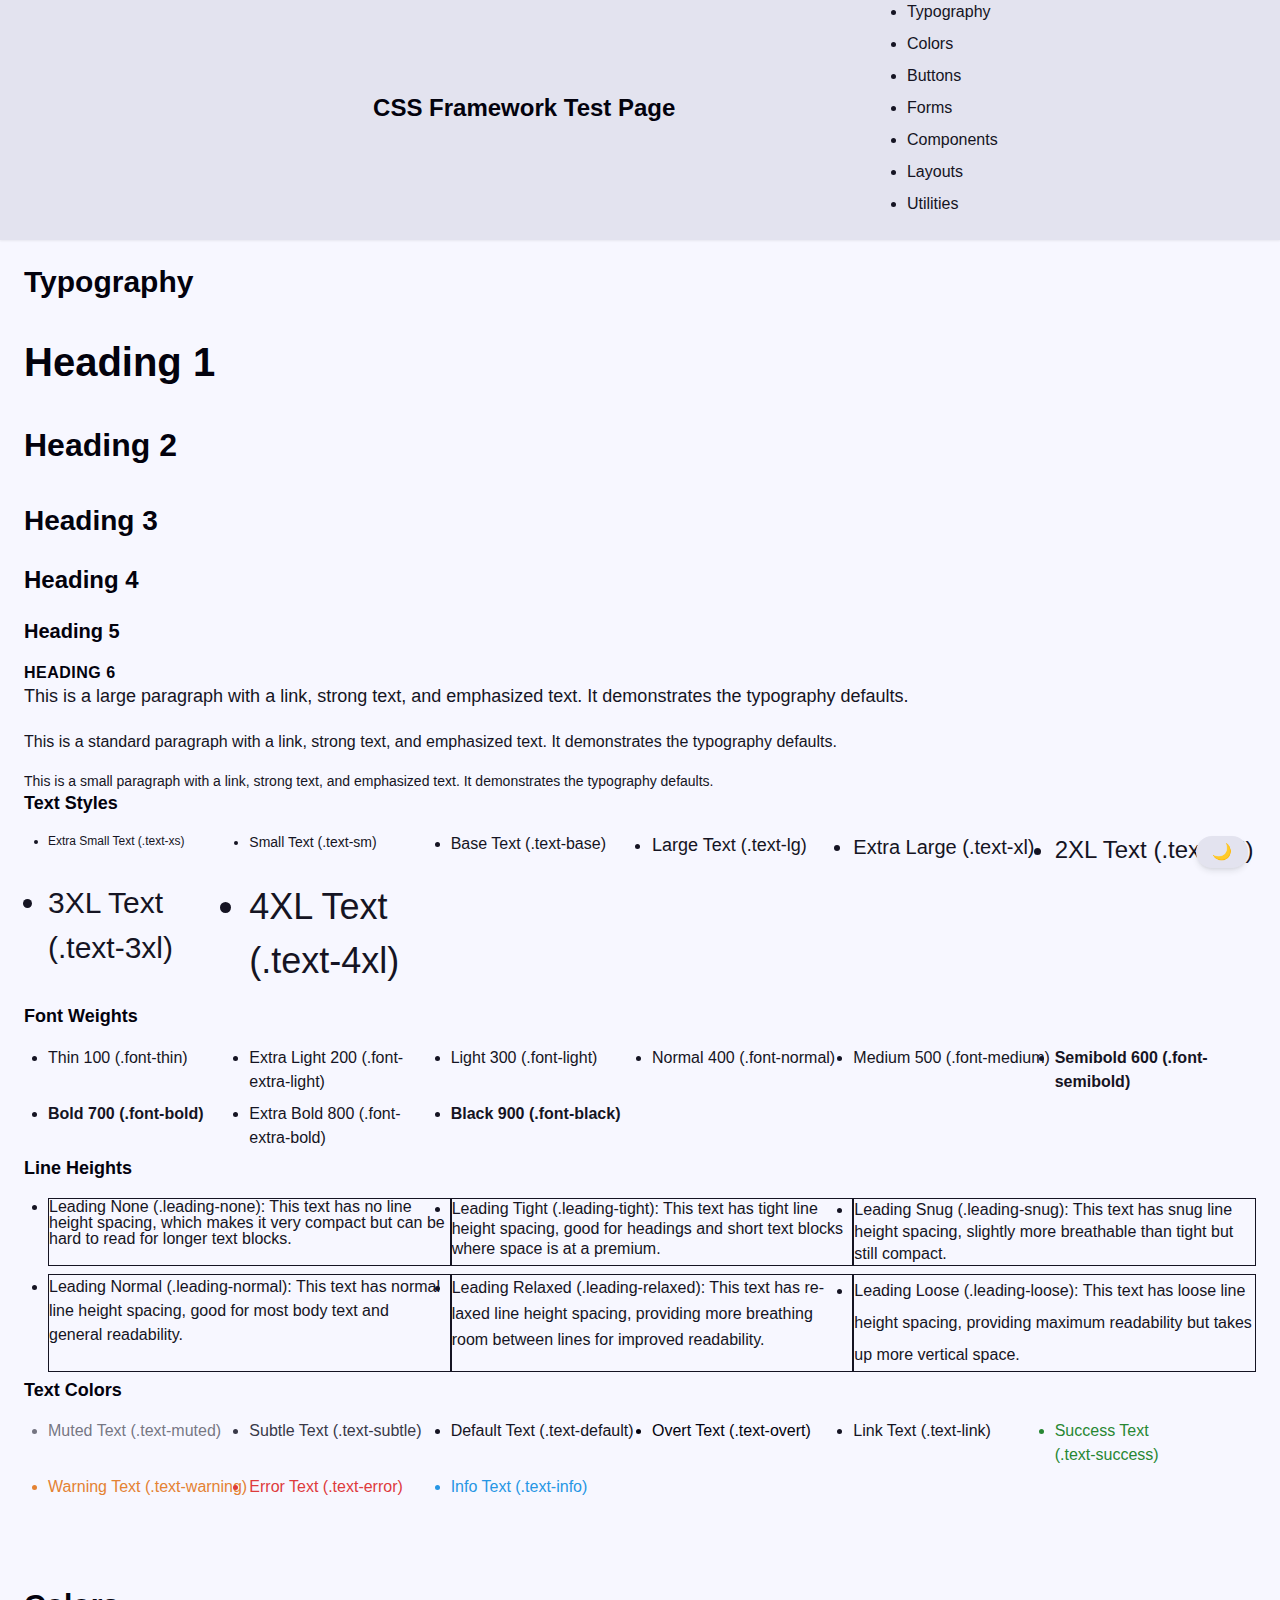
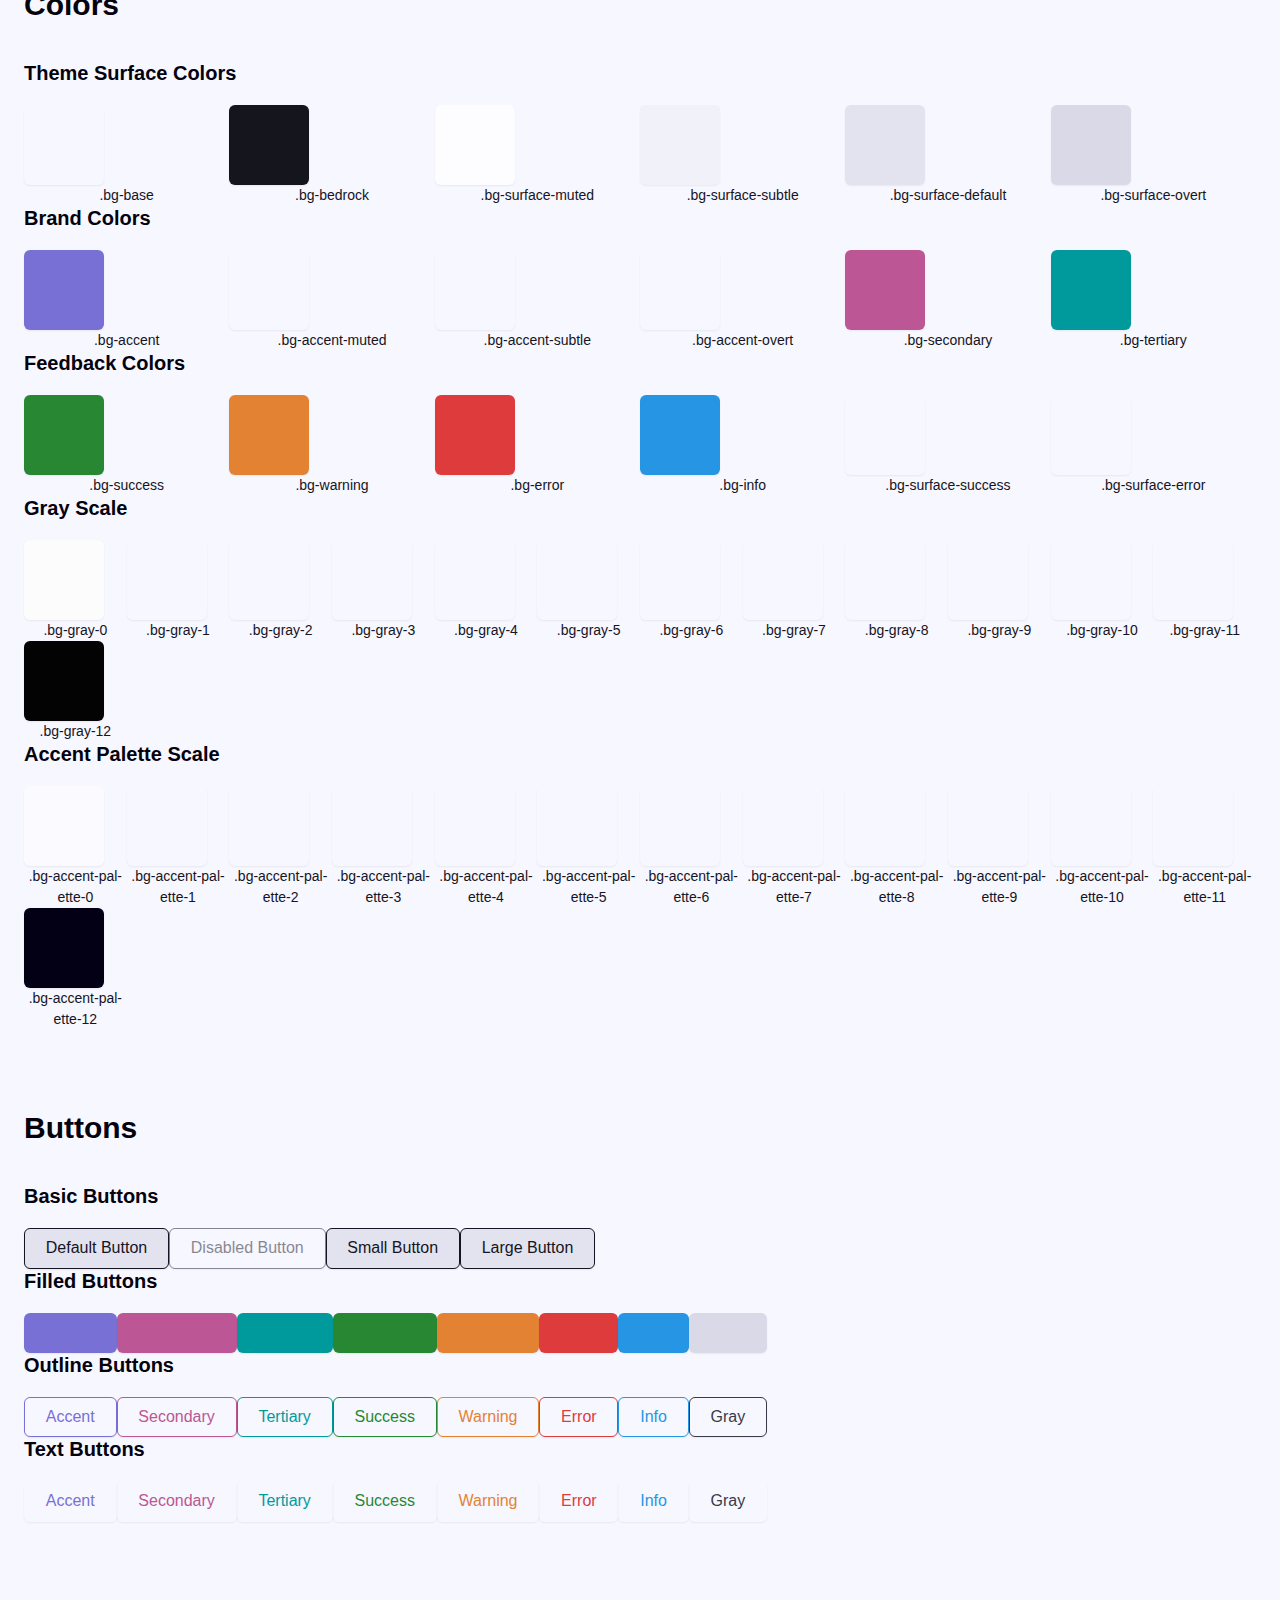
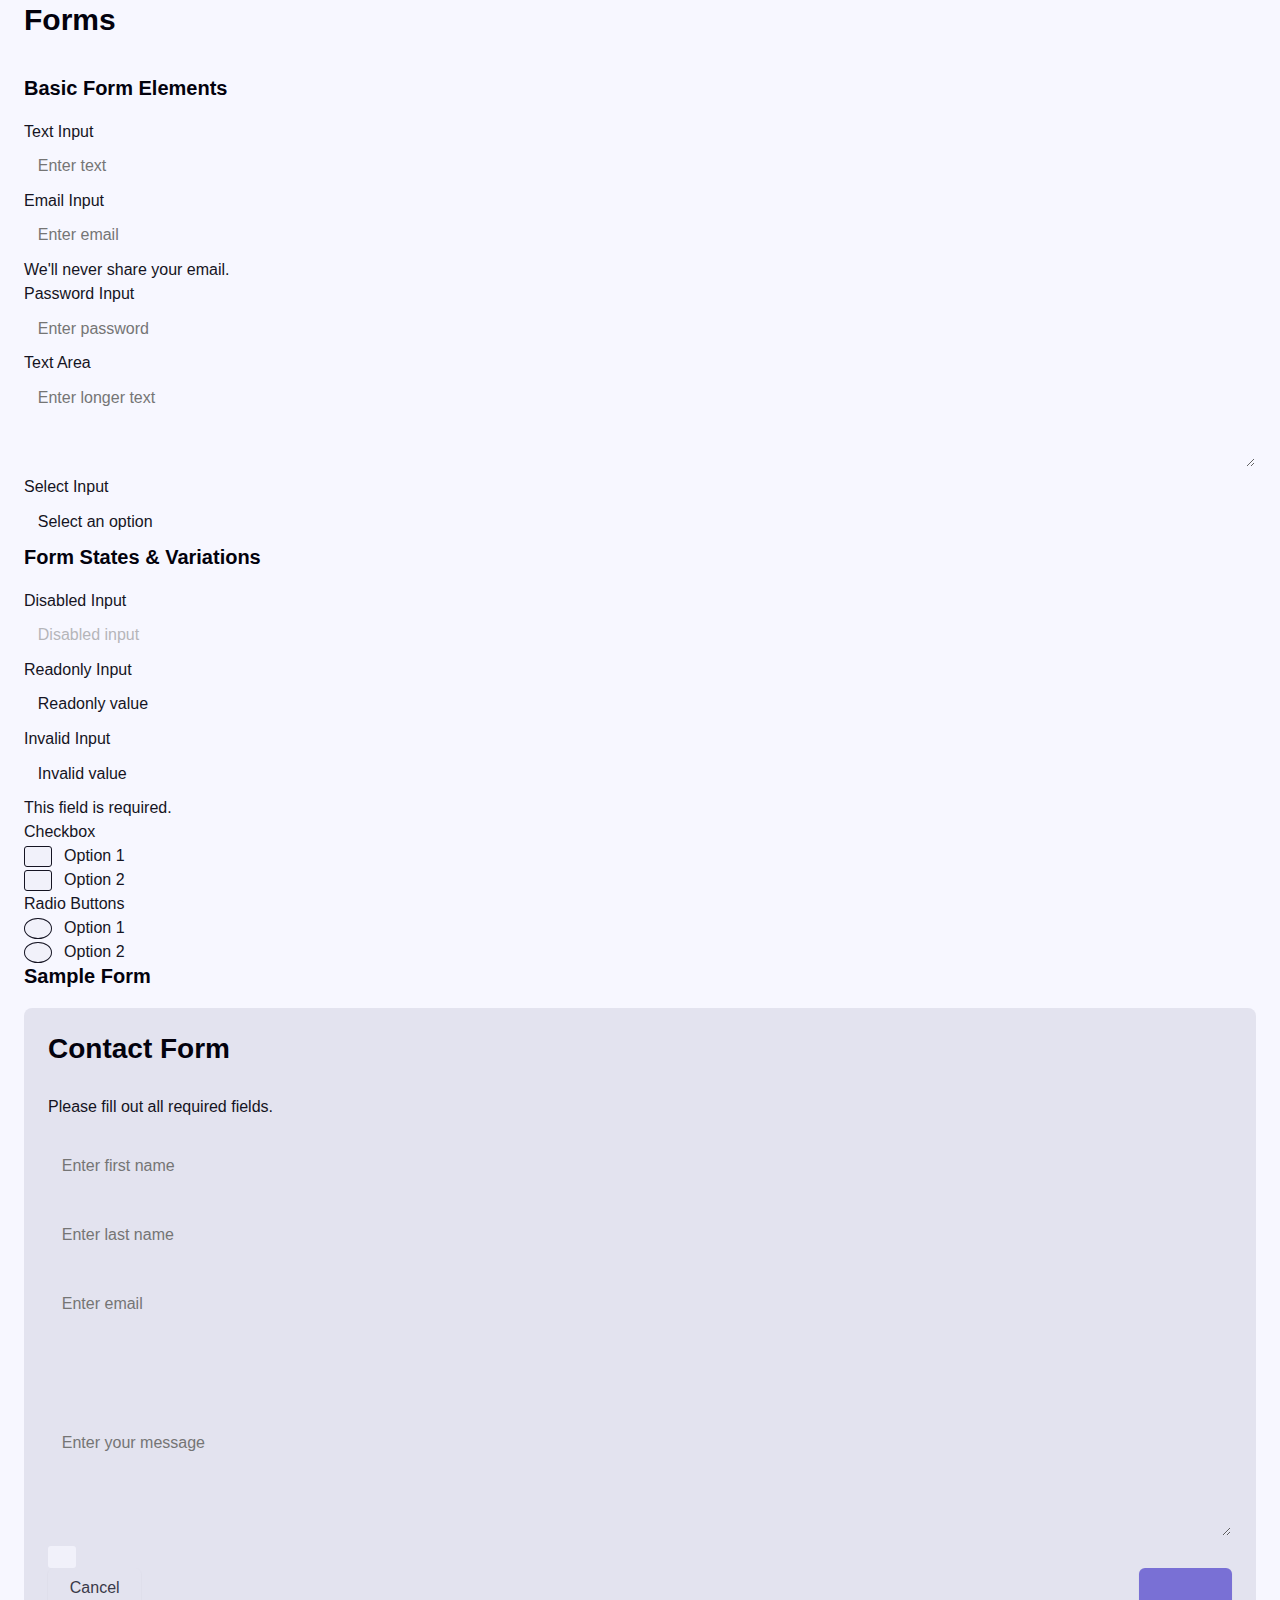
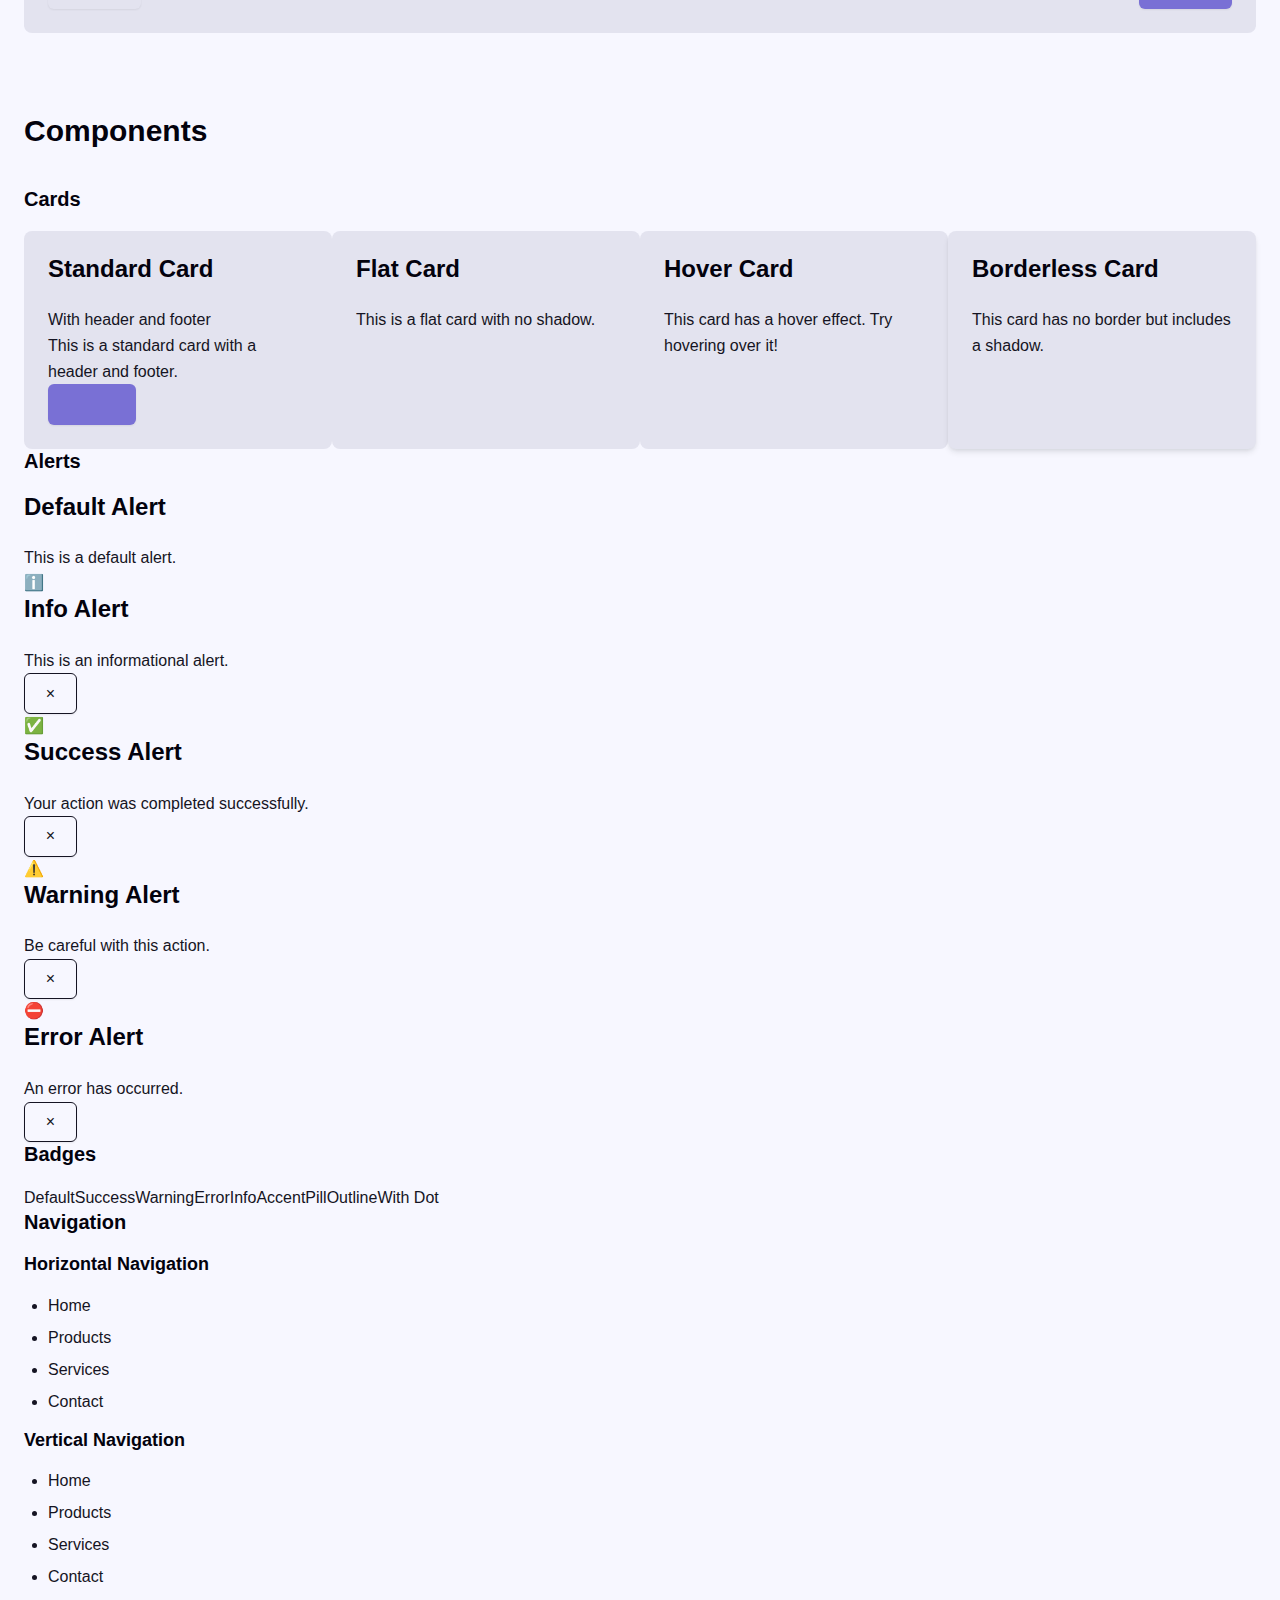
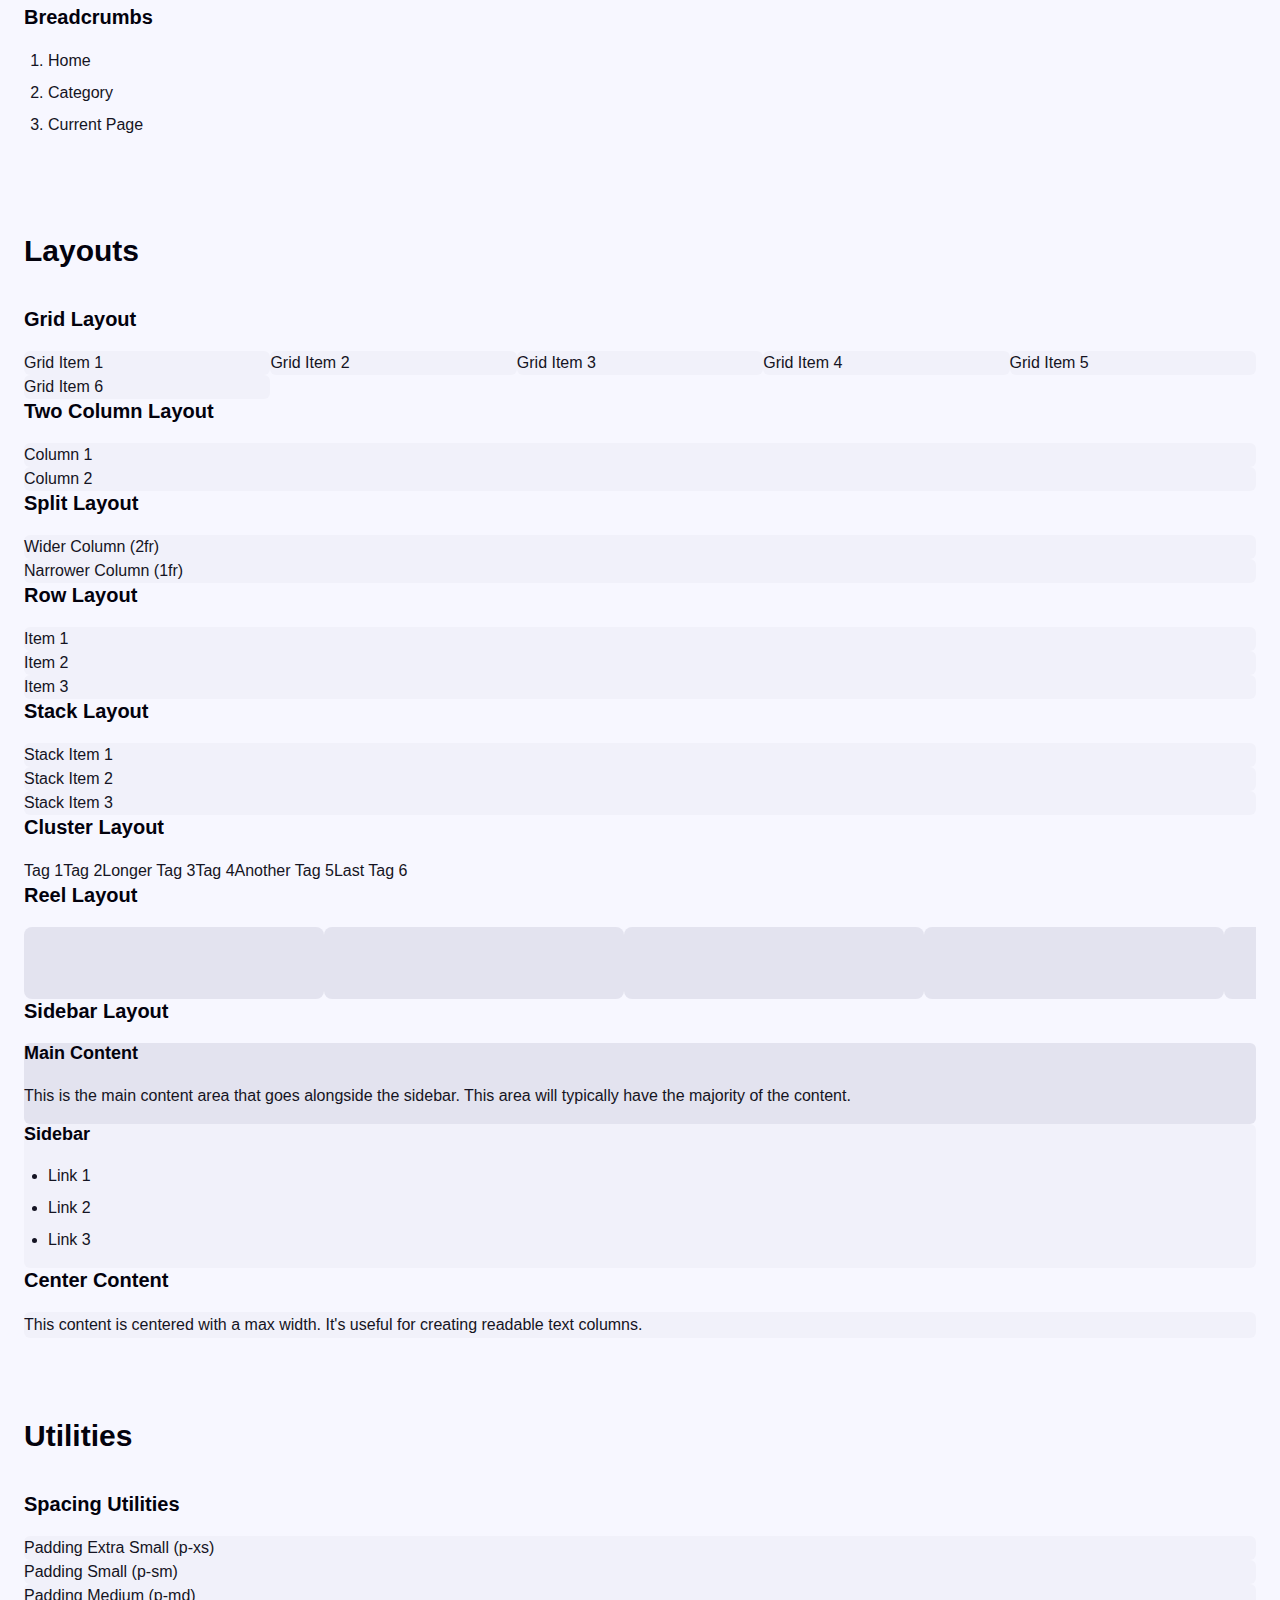
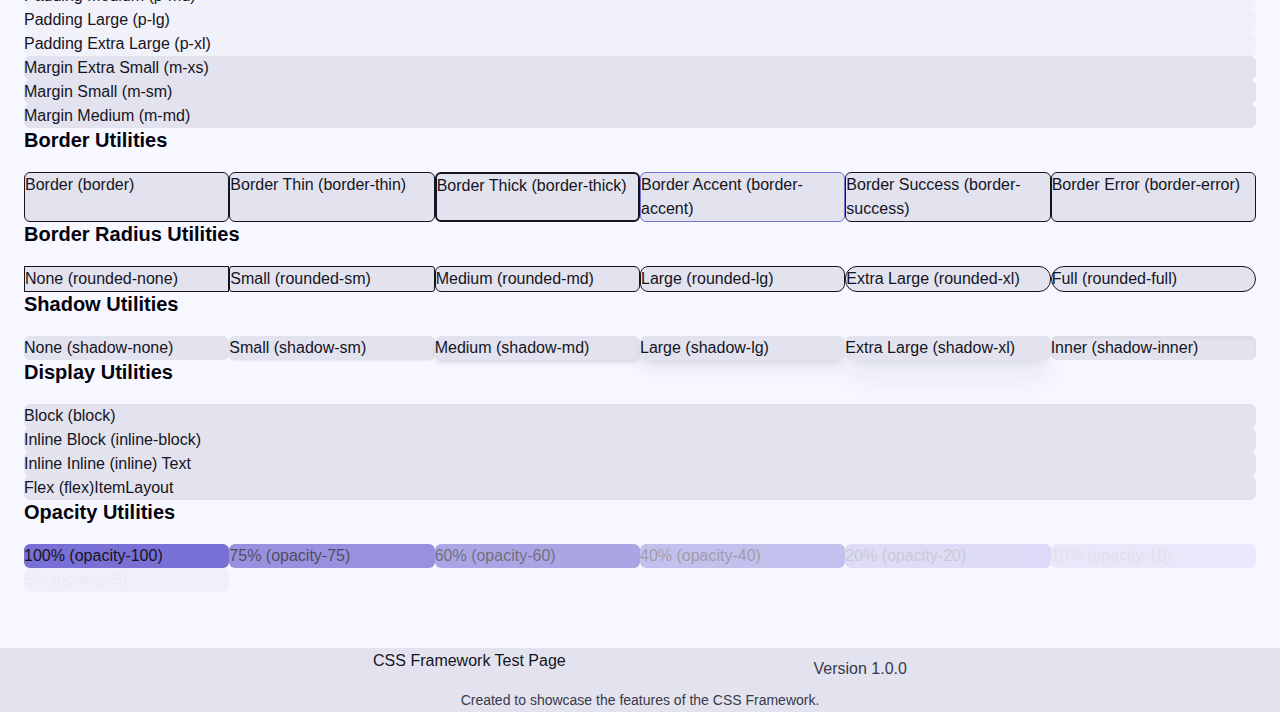
==== test.html @ 5369bfc3 "initial" ====
<!DOCTYPE html>
<html lang="en">
<head>
  <meta charset="UTF-8">
  <meta name="viewport" content="width=device-width, initial-scale=1.0">
  <title>CSS Framework Test Page</title>
  <link rel="stylesheet" href="src/index.css">
  <style>
    .demo-section {
      margin-bottom: 2rem;
      padding: 1.5rem;
      border: 1px solid var(--outline-default);
      border-radius: var(--radius-lg);
    }

    .demo-section h2 {
      margin-top: 0;
      border-bottom: 1px solid var(--outline-subtle);
      padding-bottom: 0.5rem;
    }

    .color-swatch {
      width: 5rem;
      height: 5rem;
      border-radius: var(--radius-md);
      display: flex;
      align-items: center;
      justify-content: center;
      font-size: var(--font-size-sm);
      color: var(--auto-contrast-text);
      box-shadow: var(--shadow-sm);
    }

    .toggle-theme {
      position: fixed;
      bottom: 2rem;
      right: 2rem;
      z-index: 100;
      padding: 0.5rem 1rem;
      border-radius: var(--radius-full);
      background-color: var(--surface-default);
      border: 1px solid var(--outline-default);
      box-shadow: var(--shadow-md);
      cursor: pointer;
    }

    .dark-icon { display: none; }
    .light-icon { display: inline; }

    .dark .dark-icon { display: inline; }
    .dark .light-icon { display: none; }
  </style>
</head>
<body class="bg-base text-default">
  <header class="l-pad bg-surface-default shadow-sm sticky top-0" style="z-index: 10;">
    <div class="l-center-content">
      <div class="l-spread">
        <h1 class="text-2xl font-bold">CSS Framework Test Page</h1>
        <nav>
          <ul class="l-row gap-md">
            <li><a href="#typography" class="text-link">Typography</a></li>
            <li><a href="#colors" class="text-link">Colors</a></li>
            <li><a href="#buttons" class="text-link">Buttons</a></li>
            <li><a href="#forms" class="text-link">Forms</a></li>
            <li><a href="#components" class="text-link">Components</a></li>
            <li><a href="#layouts" class="text-link">Layouts</a></li>
            <li><a href="#utilities" class="text-link">Utilities</a></li>
          </ul>
        </nav>
      </div>
    </div>
  </header>

  <main class="l-stack l-pad">
    <div class="l-center-content l-stack gap-xl" style="--l-center-content-max-width: 80rem;">
      <section class="demo-section" id="typography">
        <h2 class="text-3xl font-bold">Typography</h2>
        
        <div class="l-stack gap-lg">
          <div>
            <h1>Heading 1</h1>
            <h2>Heading 2</h2>
            <h3>Heading 3</h3>
            <h4>Heading 4</h4>
            <h5>Heading 5</h5>
            <h6>Heading 6</h6>
          </div>

          <div>
            <p class="text-lg">This is a large paragraph with <a href="#">a link</a>, <strong>strong text</strong>, and <em>emphasized text</em>. It demonstrates the typography defaults.</p>
            
            <p>This is a standard paragraph with <a href="#">a link</a>, <strong>strong text</strong>, and <em>emphasized text</em>. It demonstrates the typography defaults.</p>
            
            <p class="text-sm">This is a small paragraph with <a href="#">a link</a>, <strong>strong text</strong>, and <em>emphasized text</em>. It demonstrates the typography defaults.</p>
          </div>

          <div>
            <h4 class="text-lg font-semibold mb-sm">Text Styles</h4>
            <ul class="l-grid" style="--l-grid-min-item-size: 12rem;">
              <li class="text-xs">Extra Small Text (.text-xs)</li>
              <li class="text-sm">Small Text (.text-sm)</li>
              <li class="text-base">Base Text (.text-base)</li>
              <li class="text-lg">Large Text (.text-lg)</li>
              <li class="text-xl">Extra Large (.text-xl)</li>
              <li class="text-2xl">2XL Text (.text-2xl)</li>
              <li class="text-3xl">3XL Text (.text-3xl)</li>
              <li class="text-4xl">4XL Text (.text-4xl)</li>
            </ul>
          </div>

          <div>
            <h4 class="text-lg font-semibold mb-sm">Font Weights</h4>
            <ul class="l-grid" style="--l-grid-min-item-size: 12rem;">
              <li class="font-thin">Thin 100 (.font-thin)</li>
              <li class="font-extra-light">Extra Light 200 (.font-extra-light)</li>
              <li class="font-light">Light 300 (.font-light)</li>
              <li class="font-normal">Normal 400 (.font-normal)</li>
              <li class="font-medium">Medium 500 (.font-medium)</li>
              <li class="font-semibold">Semibold 600 (.font-semibold)</li>
              <li class="font-bold">Bold 700 (.font-bold)</li>
              <li class="font-extra-bold">Extra Bold 800 (.font-extra-bold)</li>
              <li class="font-black">Black 900 (.font-black)</li>
            </ul>
          </div>

          <div>
            <h4 class="text-lg font-semibold mb-sm">Line Heights</h4>
            <ul class="l-grid" style="--l-grid-min-item-size: 20rem;">
              <li class="leading-none border border-outline-subtle p-sm">Leading None (.leading-none): This text has no line height spacing, which makes it very compact but can be hard to read for longer text blocks.</li>
              <li class="leading-tight border border-outline-subtle p-sm">Leading Tight (.leading-tight): This text has tight line height spacing, good for headings and short text blocks where space is at a premium.</li>
              <li class="leading-snug border border-outline-subtle p-sm">Leading Snug (.leading-snug): This text has snug line height spacing, slightly more breathable than tight but still compact.</li>
              <li class="leading-normal border border-outline-subtle p-sm">Leading Normal (.leading-normal): This text has normal line height spacing, good for most body text and general readability.</li>
              <li class="leading-relaxed border border-outline-subtle p-sm">Leading Relaxed (.leading-relaxed): This text has relaxed line height spacing, providing more breathing room between lines for improved readability.</li>
              <li class="leading-loose border border-outline-subtle p-sm">Leading Loose (.leading-loose): This text has loose line height spacing, providing maximum readability but takes up more vertical space.</li>
            </ul>
          </div>

          <div>
            <h4 class="text-lg font-semibold mb-sm">Text Colors</h4>
            <ul class="l-grid" style="--l-grid-min-item-size: 12rem;">
              <li class="text-muted">Muted Text (.text-muted)</li>
              <li class="text-subtle">Subtle Text (.text-subtle)</li>
              <li class="text-default">Default Text (.text-default)</li>
              <li class="text-overt">Overt Text (.text-overt)</li>
              <li class="text-link">Link Text (.text-link)</li>
              <li class="text-success">Success Text (.text-success)</li>
              <li class="text-warning">Warning Text (.text-warning)</li>
              <li class="text-error">Error Text (.text-error)</li>
              <li class="text-info">Info Text (.text-info)</li>
            </ul>
          </div>
        </div>
      </section>

      <section class="demo-section" id="colors">
        <h2 class="text-3xl font-bold">Colors</h2>
        
        <div class="l-stack gap-lg">
          <div>
            <h3 class="text-xl font-semibold mb-md">Theme Surface Colors</h3>
            <div class="l-grid" style="--l-grid-min-item-size: 9rem;">
              <div class="l-stack gap-xs">
                <div class="color-swatch bg-base">Base</div>
                <span class="text-sm text-center">.bg-base</span>
              </div>
              <div class="l-stack gap-xs">
                <div class="color-swatch bg-bedrock">Bedrock</div>
                <span class="text-sm text-center">.bg-bedrock</span>
              </div>
              <div class="l-stack gap-xs">
                <div class="color-swatch bg-surface-muted">Surface Muted</div>
                <span class="text-sm text-center">.bg-surface-muted</span>
              </div>
              <div class="l-stack gap-xs">
                <div class="color-swatch bg-surface-subtle">Surface Subtle</div>
                <span class="text-sm text-center">.bg-surface-subtle</span>
              </div>
              <div class="l-stack gap-xs">
                <div class="color-swatch bg-surface-default">Surface Default</div>
                <span class="text-sm text-center">.bg-surface-default</span>
              </div>
              <div class="l-stack gap-xs">
                <div class="color-swatch bg-surface-overt">Surface Overt</div>
                <span class="text-sm text-center">.bg-surface-overt</span>
              </div>
            </div>
          </div>

          <div>
            <h3 class="text-xl font-semibold mb-md">Brand Colors</h3>
            <div class="l-grid" style="--l-grid-min-item-size: 9rem;">
              <div class="l-stack gap-xs">
                <div class="color-swatch bg-accent">Accent</div>
                <span class="text-sm text-center">.bg-accent</span>
              </div>
              <div class="l-stack gap-xs">
                <div class="color-swatch bg-accent-muted">Accent Muted</div>
                <span class="text-sm text-center">.bg-accent-muted</span>
              </div>
              <div class="l-stack gap-xs">
                <div class="color-swatch bg-accent-subtle">Accent Subtle</div>
                <span class="text-sm text-center">.bg-accent-subtle</span>
              </div>
              <div class="l-stack gap-xs">
                <div class="color-swatch bg-accent-overt">Accent Overt</div>
                <span class="text-sm text-center">.bg-accent-overt</span>
              </div>
              <div class="l-stack gap-xs">
                <div class="color-swatch bg-secondary">Secondary</div>
                <span class="text-sm text-center">.bg-secondary</span>
              </div>
              <div class="l-stack gap-xs">
                <div class="color-swatch bg-tertiary">Tertiary</div>
                <span class="text-sm text-center">.bg-tertiary</span>
              </div>
            </div>
          </div>

          <div>
            <h3 class="text-xl font-semibold mb-md">Feedback Colors</h3>
            <div class="l-grid" style="--l-grid-min-item-size: 9rem;">
              <div class="l-stack gap-xs">
                <div class="color-swatch bg-success">Success</div>
                <span class="text-sm text-center">.bg-success</span>
              </div>
              <div class="l-stack gap-xs">
                <div class="color-swatch bg-warning">Warning</div>
                <span class="text-sm text-center">.bg-warning</span>
              </div>
              <div class="l-stack gap-xs">
                <div class="color-swatch bg-error">Error</div>
                <span class="text-sm text-center">.bg-error</span>
              </div>
              <div class="l-stack gap-xs">
                <div class="color-swatch bg-info">Info</div>
                <span class="text-sm text-center">.bg-info</span>
              </div>
              <div class="l-stack gap-xs">
                <div class="color-swatch bg-surface-success">Surface Success</div>
                <span class="text-sm text-center">.bg-surface-success</span>
              </div>
              <div class="l-stack gap-xs">
                <div class="color-swatch bg-surface-error">Surface Error</div>
                <span class="text-sm text-center">.bg-surface-error</span>
              </div>
            </div>
          </div>

          <div>
            <h3 class="text-xl font-semibold mb-md">Gray Scale</h3>
            <div class="l-grid" style="--l-grid-min-item-size: 6rem;">
              <div class="l-stack gap-xs">
                <div class="color-swatch bg-gray-0">0</div>
                <span class="text-sm text-center">.bg-gray-0</span>
              </div>
              <div class="l-stack gap-xs">
                <div class="color-swatch bg-gray-1">1</div>
                <span class="text-sm text-center">.bg-gray-1</span>
              </div>
              <div class="l-stack gap-xs">
                <div class="color-swatch bg-gray-2">2</div>
                <span class="text-sm text-center">.bg-gray-2</span>
              </div>
              <div class="l-stack gap-xs">
                <div class="color-swatch bg-gray-3">3</div>
                <span class="text-sm text-center">.bg-gray-3</span>
              </div>
              <div class="l-stack gap-xs">
                <div class="color-swatch bg-gray-4">4</div>
                <span class="text-sm text-center">.bg-gray-4</span>
              </div>
              <div class="l-stack gap-xs">
                <div class="color-swatch bg-gray-5">5</div>
                <span class="text-sm text-center">.bg-gray-5</span>
              </div>
              <div class="l-stack gap-xs">
                <div class="color-swatch bg-gray-6">6</div>
                <span class="text-sm text-center">.bg-gray-6</span>
              </div>
              <div class="l-stack gap-xs">
                <div class="color-swatch bg-gray-7">7</div>
                <span class="text-sm text-center">.bg-gray-7</span>
              </div>
              <div class="l-stack gap-xs">
                <div class="color-swatch bg-gray-8">8</div>
                <span class="text-sm text-center">.bg-gray-8</span>
              </div>
              <div class="l-stack gap-xs">
                <div class="color-swatch bg-gray-9">9</div>
                <span class="text-sm text-center">.bg-gray-9</span>
              </div>
              <div class="l-stack gap-xs">
                <div class="color-swatch bg-gray-10">10</div>
                <span class="text-sm text-center">.bg-gray-10</span>
              </div>
              <div class="l-stack gap-xs">
                <div class="color-swatch bg-gray-11">11</div>
                <span class="text-sm text-center">.bg-gray-11</span>
              </div>
              <div class="l-stack gap-xs">
                <div class="color-swatch bg-gray-12">12</div>
                <span class="text-sm text-center">.bg-gray-12</span>
              </div>
            </div>
          </div>

          <div>
            <h3 class="text-xl font-semibold mb-md">Accent Palette Scale</h3>
            <div class="l-grid" style="--l-grid-min-item-size: 6rem;">
              <div class="l-stack gap-xs">
                <div class="color-swatch bg-accent-palette-0">0</div>
                <span class="text-sm text-center">.bg-accent-palette-0</span>
              </div>
              <div class="l-stack gap-xs">
                <div class="color-swatch bg-accent-palette-1">1</div>
                <span class="text-sm text-center">.bg-accent-palette-1</span>
              </div>
              <div class="l-stack gap-xs">
                <div class="color-swatch bg-accent-palette-2">2</div>
                <span class="text-sm text-center">.bg-accent-palette-2</span>
              </div>
              <div class="l-stack gap-xs">
                <div class="color-swatch bg-accent-palette-3">3</div>
                <span class="text-sm text-center">.bg-accent-palette-3</span>
              </div>
              <div class="l-stack gap-xs">
                <div class="color-swatch bg-accent-palette-4">4</div>
                <span class="text-sm text-center">.bg-accent-palette-4</span>
              </div>
              <div class="l-stack gap-xs">
                <div class="color-swatch bg-accent-palette-5">5</div>
                <span class="text-sm text-center">.bg-accent-palette-5</span>
              </div>
              <div class="l-stack gap-xs">
                <div class="color-swatch bg-accent-palette-6">6</div>
                <span class="text-sm text-center">.bg-accent-palette-6</span>
              </div>
              <div class="l-stack gap-xs">
                <div class="color-swatch bg-accent-palette-7">7</div>
                <span class="text-sm text-center">.bg-accent-palette-7</span>
              </div>
              <div class="l-stack gap-xs">
                <div class="color-swatch bg-accent-palette-8">8</div>
                <span class="text-sm text-center">.bg-accent-palette-8</span>
              </div>
              <div class="l-stack gap-xs">
                <div class="color-swatch bg-accent-palette-9">9</div>
                <span class="text-sm text-center">.bg-accent-palette-9</span>
              </div>
              <div class="l-stack gap-xs">
                <div class="color-swatch bg-accent-palette-10">10</div>
                <span class="text-sm text-center">.bg-accent-palette-10</span>
              </div>
              <div class="l-stack gap-xs">
                <div class="color-swatch bg-accent-palette-11">11</div>
                <span class="text-sm text-center">.bg-accent-palette-11</span>
              </div>
              <div class="l-stack gap-xs">
                <div class="color-swatch bg-accent-palette-12">12</div>
                <span class="text-sm text-center">.bg-accent-palette-12</span>
              </div>
            </div>
          </div>
        </div>
      </section>

      <section class="demo-section" id="buttons">
        <h2 class="text-3xl font-bold">Buttons</h2>
        
        <div class="l-stack gap-lg">
          <div>
            <h3 class="text-xl font-semibold mb-md">Basic Buttons</h3>
            <div class="l-cluster gap-md">
              <button class="button">Default Button</button>
              <button class="button" disabled>Disabled Button</button>
              <button class="button button--small">Small Button</button>
              <button class="button button--large">Large Button</button>
            </div>
          </div>

          <div>
            <h3 class="text-xl font-semibold mb-md">Filled Buttons</h3>
            <div class="l-cluster gap-md">
              <button class="button button-filled-accent">Accent</button>
              <button class="button button-filled-secondary">Secondary</button>
              <button class="button button-filled-tertiary">Tertiary</button>
              <button class="button button-filled-success">Success</button>
              <button class="button button-filled-warning">Warning</button>
              <button class="button button-filled-error">Error</button>
              <button class="button button-filled-info">Info</button>
              <button class="button button-filled-gray">Gray</button>
            </div>
          </div>

          <div>
            <h3 class="text-xl font-semibold mb-md">Outline Buttons</h3>
            <div class="l-cluster gap-md">
              <button class="button button-outline-accent">Accent</button>
              <button class="button button-outline-secondary">Secondary</button>
              <button class="button button-outline-tertiary">Tertiary</button>
              <button class="button button-outline-success">Success</button>
              <button class="button button-outline-warning">Warning</button>
              <button class="button button-outline-error">Error</button>
              <button class="button button-outline-info">Info</button>
              <button class="button button-outline-gray">Gray</button>
            </div>
          </div>

          <div>
            <h3 class="text-xl font-semibold mb-md">Text Buttons</h3>
            <div class="l-cluster gap-md">
              <button class="button button-text-accent">Accent</button>
              <button class="button button-text-secondary">Secondary</button>
              <button class="button button-text-tertiary">Tertiary</button>
              <button class="button button-text-success">Success</button>
              <button class="button button-text-warning">Warning</button>
              <button class="button button-text-error">Error</button>
              <button class="button button-text-info">Info</button>
              <button class="button button-text-gray">Gray</button>
            </div>
          </div>
        </div>
      </section>

      <section class="demo-section" id="forms">
        <h2 class="text-3xl font-bold">Forms</h2>
        
        <div class="l-stack gap-lg">
          <div class="l-two-col">
            <div class="l-stack gap-md">
              <h3 class="text-xl font-semibold">Basic Form Elements</h3>
              
              <div class="form-group">
                <label for="text-input" class="form-label">Text Input</label>
                <input type="text" id="text-input" class="form-input" placeholder="Enter text">
              </div>
              
              <div class="form-group">
                <label for="email-input" class="form-label form-label--required">Email Input</label>
                <input type="email" id="email-input" class="form-input" placeholder="Enter email">
                <span class="form-help">We'll never share your email.</span>
              </div>
              
              <div class="form-group">
                <label for="password-input" class="form-label">Password Input</label>
                <input type="password" id="password-input" class="form-input" placeholder="Enter password">
              </div>
              
              <div class="form-group">
                <label for="text-area" class="form-label">Text Area</label>
                <textarea id="text-area" class="form-input" rows="3" placeholder="Enter longer text"></textarea>
              </div>
              
              <div class="form-group">
                <label for="select-input" class="form-label">Select Input</label>
                <select id="select-input" class="form-input form-select">
                  <option value="">Select an option</option>
                  <option value="1">Option 1</option>
                  <option value="2">Option 2</option>
                  <option value="3">Option 3</option>
                </select>
              </div>
            </div>
            
            <div class="l-stack gap-md">
              <h3 class="text-xl font-semibold">Form States & Variations</h3>
              
              <div class="form-group">
                <label for="disabled-input" class="form-label">Disabled Input</label>
                <input type="text" id="disabled-input" class="form-input" placeholder="Disabled input" disabled>
              </div>
              
              <div class="form-group">
                <label for="readonly-input" class="form-label">Readonly Input</label>
                <input type="text" id="readonly-input" class="form-input" value="Readonly value" readonly>
              </div>
              
              <div class="form-group">
                <label for="invalid-input" class="form-label">Invalid Input</label>
                <input type="text" id="invalid-input" class="form-input form-input--invalid" value="Invalid value">
                <span class="form-error">This field is required.</span>
              </div>
              
              <div class="form-group">
                <label class="form-label">Checkbox</label>
                <div class="form-checkbox">
                  <input type="checkbox" id="checkbox-1" class="form-checkbox__input">
                  <label for="checkbox-1" class="form-checkbox__label">Option 1</label>
                </div>
                <div class="form-checkbox">
                  <input type="checkbox" id="checkbox-2" class="form-checkbox__input">
                  <label for="checkbox-2" class="form-checkbox__label">Option 2</label>
                </div>
              </div>
              
              <div class="form-group">
                <label class="form-label">Radio Buttons</label>
                <div class="form-radio">
                  <input type="radio" id="radio-1" name="radio-group" class="form-radio__input">
                  <label for="radio-1" class="form-radio__label">Option 1</label>
                </div>
                <div class="form-radio">
                  <input type="radio" id="radio-2" name="radio-group" class="form-radio__input">
                  <label for="radio-2" class="form-radio__label">Option 2</label>
                </div>
              </div>
            </div>
          </div>
          
          <div>
            <h3 class="text-xl font-semibold mb-md">Sample Form</h3>
            <div class="card">
              <div class="card__header">
                <h3 class="card__title">Contact Form</h3>
                <p class="card__subtitle">Please fill out all required fields.</p>
              </div>
              <div class="card__body">
                <form class="l-stack gap-md">
                  <div class="l-two-col">
                    <div class="form-group">
                      <label for="first-name" class="form-label form-label--required">First Name</label>
                      <input type="text" id="first-name" class="form-input" placeholder="Enter first name">
                    </div>
                    <div class="form-group">
                      <label for="last-name" class="form-label form-label--required">Last Name</label>
                      <input type="text" id="last-name" class="form-input" placeholder="Enter last name">
                    </div>
                  </div>
                  
                  <div class="form-group">
                    <label for="form-email" class="form-label form-label--required">Email</label>
                    <input type="email" id="form-email" class="form-input" placeholder="Enter email">
                  </div>
                  
                  <div class="form-group">
                    <label for="form-subject" class="form-label">Subject</label>
                    <select id="form-subject" class="form-input form-select">
                      <option value="">Select a subject</option>
                      <option value="support">Support</option>
                      <option value="feedback">Feedback</option>
                      <option value="other">Other</option>
                    </select>
                  </div>
                  
                  <div class="form-group">
                    <label for="form-message" class="form-label form-label--required">Message</label>
                    <textarea id="form-message" class="form-input" rows="4" placeholder="Enter your message"></textarea>
                  </div>
                  
                  <div class="form-checkbox">
                    <input type="checkbox" id="form-terms" class="form-checkbox__input">
                    <label for="form-terms" class="form-checkbox__label">I agree to the terms and conditions</label>
                  </div>
                </form>
              </div>
              <div class="card__footer">
                <div class="l-spread">
                  <button class="button button-text-gray">Cancel</button>
                  <button class="button button-filled-accent">Submit</button>
                </div>
              </div>
            </div>
          </div>
        </div>
      </section>

      <section class="demo-section" id="components">
        <h2 class="text-3xl font-bold">Components</h2>
        
        <div class="l-stack gap-xl">
          <div>
            <h3 class="text-xl font-semibold mb-md">Cards</h3>
            <div class="l-grid" style="--l-grid-min-item-size: 18rem;">
              <div class="card">
                <div class="card__header">
                  <h4 class="card__title">Standard Card</h4>
                  <p class="card__subtitle">With header and footer</p>
                </div>
                <div class="card__body">
                  <p>This is a standard card with a header and footer.</p>
                </div>
                <div class="card__footer">
                  <button class="button button-filled-accent">Action</button>
                </div>
              </div>
              
              <div class="card card--flat">
                <div class="card__body">
                  <h4 class="mb-sm">Flat Card</h4>
                  <p>This is a flat card with no shadow.</p>
                </div>
              </div>
              
              <div class="card card--hover">
                <div class="card__body">
                  <h4 class="mb-sm">Hover Card</h4>
                  <p>This card has a hover effect. Try hovering over it!</p>
                </div>
              </div>
              
              <div class="card card--borderless shadow-md">
                <div class="card__body">
                  <h4 class="mb-sm">Borderless Card</h4>
                  <p>This card has no border but includes a shadow.</p>
                </div>
              </div>
            </div>
          </div>

          <div>
            <h3 class="text-xl font-semibold mb-md">Alerts</h3>
            <div class="l-stack gap-md">
              <div class="alert">
                <div class="alert__content">
                  <h4 class="alert__title">Default Alert</h4>
                  <p class="alert__message">This is a default alert.</p>
                </div>
              </div>
              
              <div class="alert alert--info">
                <div class="alert__icon">ℹ️</div>
                <div class="alert__content">
                  <h4 class="alert__title">Info Alert</h4>
                  <p class="alert__message">This is an informational alert.</p>
                </div>
                <button class="alert__close">×</button>
              </div>
              
              <div class="alert alert--success">
                <div class="alert__icon">✅</div>
                <div class="alert__content">
                  <h4 class="alert__title">Success Alert</h4>
                  <p class="alert__message">Your action was completed successfully.</p>
                </div>
                <button class="alert__close">×</button>
              </div>
              
              <div class="alert alert--warning">
                <div class="alert__icon">⚠️</div>
                <div class="alert__content">
                  <h4 class="alert__title">Warning Alert</h4>
                  <p class="alert__message">Be careful with this action.</p>
                </div>
                <button class="alert__close">×</button>
              </div>
              
              <div class="alert alert--error">
                <div class="alert__icon">⛔</div>
                <div class="alert__content">
                  <h4 class="alert__title">Error Alert</h4>
                  <p class="alert__message">An error has occurred.</p>
                </div>
                <button class="alert__close">×</button>
              </div>
            </div>
          </div>

          <div>
            <h3 class="text-xl font-semibold mb-md">Badges</h3>
            <div class="l-cluster gap-md">
              <span class="badge">Default</span>
              <span class="badge badge--success">Success</span>
              <span class="badge badge--warning">Warning</span>
              <span class="badge badge--error">Error</span>
              <span class="badge badge--info">Info</span>
              <span class="badge badge--accent">Accent</span>
              <span class="badge badge--pill">Pill</span>
              <span class="badge badge--outline">Outline</span>
              <span class="badge"><span class="badge__dot"></span>With Dot</span>
            </div>
          </div>

          <div>
            <h3 class="text-xl font-semibold mb-md">Navigation</h3>
            <div class="l-two-col">
              <div>
                <h4 class="text-lg font-semibold mb-sm">Horizontal Navigation</h4>
                <nav>
                  <ul class="nav">
                    <li class="nav__item">
                      <a href="#" class="nav__link nav__link--active">Home</a>
                    </li>
                    <li class="nav__item">
                      <a href="#" class="nav__link">Products</a>
                    </li>
                    <li class="nav__item">
                      <a href="#" class="nav__link">Services</a>
                    </li>
                    <li class="nav__item">
                      <a href="#" class="nav__link">Contact</a>
                    </li>
                  </ul>
                </nav>
              </div>
              
              <div>
                <h4 class="text-lg font-semibold mb-sm">Vertical Navigation</h4>
                <nav>
                  <ul class="nav nav--vertical">
                    <li class="nav__item">
                      <a href="#" class="nav__link nav__link--active">Home</a>
                    </li>
                    <li class="nav__item">
                      <a href="#" class="nav__link">Products</a>
                    </li>
                    <li class="nav__item">
                      <a href="#" class="nav__link">Services</a>
                    </li>
                    <li class="nav__item">
                      <a href="#" class="nav__link">Contact</a>
                    </li>
                  </ul>
                </nav>
              </div>
            </div>
          </div>

          <div>
            <h3 class="text-xl font-semibold mb-md">Breadcrumbs</h3>
            <nav aria-label="Breadcrumb">
              <ol class="breadcrumb">
                <li class="breadcrumb__item">
                  <a href="#" class="breadcrumb__link">Home</a>
                </li>
                <li class="breadcrumb__item">
                  <a href="#" class="breadcrumb__link">Category</a>
                </li>
                <li class="breadcrumb__item">
                  <a href="#" class="breadcrumb__link breadcrumb__link--active">Current Page</a>
                </li>
              </ol>
            </nav>
          </div>
        </div>
      </section>

      <section class="demo-section" id="layouts">
        <h2 class="text-3xl font-bold">Layouts</h2>
        
        <div class="l-stack gap-xl">
          <div>
            <h3 class="text-xl font-semibold mb-md">Grid Layout</h3>
            <div class="l-grid">
              <div class="bg-surface-subtle p-md rounded-md">Grid Item 1</div>
              <div class="bg-surface-subtle p-md rounded-md">Grid Item 2</div>
              <div class="bg-surface-subtle p-md rounded-md">Grid Item 3</div>
              <div class="bg-surface-subtle p-md rounded-md">Grid Item 4</div>
              <div class="bg-surface-subtle p-md rounded-md">Grid Item 5</div>
              <div class="bg-surface-subtle p-md rounded-md">Grid Item 6</div>
            </div>
          </div>

          <div>
            <h3 class="text-xl font-semibold mb-md">Two Column Layout</h3>
            <div class="l-two-col">
              <div class="bg-surface-subtle p-md rounded-md">Column 1</div>
              <div class="bg-surface-subtle p-md rounded-md">Column 2</div>
            </div>
          </div>

          <div>
            <h3 class="text-xl font-semibold mb-md">Split Layout</h3>
            <div class="l-split" style="--l-split-fraction: 2fr;">
              <div class="bg-surface-subtle p-md rounded-md">Wider Column (2fr)</div>
              <div class="bg-surface-subtle p-md rounded-md">Narrower Column (1fr)</div>
            </div>
          </div>

          <div>
            <h3 class="text-xl font-semibold mb-md">Row Layout</h3>
            <div class="l-row">
              <div class="bg-surface-subtle p-md rounded-md">Item 1</div>
              <div class="bg-surface-subtle p-md rounded-md">Item 2</div>
              <div class="bg-surface-subtle p-md rounded-md">Item 3</div>
            </div>
          </div>

          <div>
            <h3 class="text-xl font-semibold mb-md">Stack Layout</h3>
            <div class="l-stack" style="--l-stack-gap: var(--space-lg);">
              <div class="bg-surface-subtle p-md rounded-md">Stack Item 1</div>
              <div class="bg-surface-subtle p-md rounded-md">Stack Item 2</div>
              <div class="bg-surface-subtle p-md rounded-md">Stack Item 3</div>
            </div>
          </div>

          <div>
            <h3 class="text-xl font-semibold mb-md">Cluster Layout</h3>
            <div class="l-cluster">
              <span class="badge badge--accent">Tag 1</span>
              <span class="badge badge--accent">Tag 2</span>
              <span class="badge badge--accent">Longer Tag 3</span>
              <span class="badge badge--accent">Tag 4</span>
              <span class="badge badge--accent">Another Tag 5</span>
              <span class="badge badge--accent">Last Tag 6</span>
            </div>
          </div>

          <div>
            <h3 class="text-xl font-semibold mb-md">Reel Layout</h3>
            <div class="l-reel">
              <div class="card" style="min-width: 300px;">
                <div class="card__body">Reel Item 1</div>
              </div>
              <div class="card" style="min-width: 300px;">
                <div class="card__body">Reel Item 2</div>
              </div>
              <div class="card" style="min-width: 300px;">
                <div class="card__body">Reel Item 3</div>
              </div>
              <div class="card" style="min-width: 300px;">
                <div class="card__body">Reel Item 4</div>
              </div>
              <div class="card" style="min-width: 300px;">
                <div class="card__body">Reel Item 5</div>
              </div>
            </div>
          </div>

          <div>
            <h3 class="text-xl font-semibold mb-md">Sidebar Layout</h3>
            <div class="l-sidebar">
              <aside class="l-sidebar__aside bg-surface-subtle p-md rounded-md">
                <h4 class="text-lg font-semibold mb-sm">Sidebar</h4>
                <nav>
                  <ul class="nav nav--vertical">
                    <li class="nav__item">
                      <a href="#" class="nav__link nav__link--active">Link 1</a>
                    </li>
                    <li class="nav__item">
                      <a href="#" class="nav__link">Link 2</a>
                    </li>
                    <li class="nav__item">
                      <a href="#" class="nav__link">Link 3</a>
                    </li>
                  </ul>
                </nav>
              </aside>
              <main class="bg-surface-default p-md rounded-md">
                <h4 class="text-lg font-semibold mb-sm">Main Content</h4>
                <p>This is the main content area that goes alongside the sidebar. This area will typically have the majority of the content.</p>
              </main>
            </div>
          </div>

          <div>
            <h3 class="text-xl font-semibold mb-md">Center Content</h3>
            <div class="l-center-content bg-surface-subtle p-md rounded-md">
              <p>This content is centered with a max width. It's useful for creating readable text columns.</p>
            </div>
          </div>
        </div>
      </section>

      <section class="demo-section" id="utilities">
        <h2 class="text-3xl font-bold">Utilities</h2>
        
        <div class="l-stack gap-lg">
          <div>
            <h3 class="text-xl font-semibold mb-md">Spacing Utilities</h3>
            <div class="l-stack gap-md">
              <div class="bg-surface-subtle p-xs rounded-md">Padding Extra Small (p-xs)</div>
              <div class="bg-surface-subtle p-sm rounded-md">Padding Small (p-sm)</div>
              <div class="bg-surface-subtle p-md rounded-md">Padding Medium (p-md)</div>
              <div class="bg-surface-subtle p-lg rounded-md">Padding Large (p-lg)</div>
              <div class="bg-surface-subtle p-xl rounded-md">Padding Extra Large (p-xl)</div>
            </div>
            
            <div class="bg-surface-subtle rounded-md mt-md">
              <div class="m-xs bg-surface-default rounded-md">Margin Extra Small (m-xs)</div>
            </div>
            <div class="bg-surface-subtle rounded-md">
              <div class="m-sm bg-surface-default rounded-md">Margin Small (m-sm)</div>
            </div>
            <div class="bg-surface-subtle rounded-md">
              <div class="m-md bg-surface-default rounded-md">Margin Medium (m-md)</div>
            </div>
          </div>

          <div>
            <h3 class="text-xl font-semibold mb-md">Border Utilities</h3>
            <div class="l-grid" style="--l-grid-min-item-size: 12rem;">
              <div class="bg-surface-default p-md border rounded-md">Border (border)</div>
              <div class="bg-surface-default p-md border-thin rounded-md">Border Thin (border-thin)</div>
              <div class="bg-surface-default p-md border-thick rounded-md">Border Thick (border-thick)</div>
              <div class="bg-surface-default p-md border border-accent rounded-md">Border Accent (border-accent)</div>
              <div class="bg-surface-default p-md border border-success rounded-md">Border Success (border-success)</div>
              <div class="bg-surface-default p-md border border-error rounded-md">Border Error (border-error)</div>
            </div>
          </div>

          <div>
            <h3 class="text-xl font-semibold mb-md">Border Radius Utilities</h3>
            <div class="l-grid" style="--l-grid-min-item-size: 12rem;">
              <div class="bg-surface-default p-md border rounded-none">None (rounded-none)</div>
              <div class="bg-surface-default p-md border rounded-sm">Small (rounded-sm)</div>
              <div class="bg-surface-default p-md border rounded-md">Medium (rounded-md)</div>
              <div class="bg-surface-default p-md border rounded-lg">Large (rounded-lg)</div>
              <div class="bg-surface-default p-md border rounded-xl">Extra Large (rounded-xl)</div>
              <div class="bg-surface-default p-md border rounded-full">Full (rounded-full)</div>
            </div>
          </div>

          <div>
            <h3 class="text-xl font-semibold mb-md">Shadow Utilities</h3>
            <div class="l-grid" style="--l-grid-min-item-size: 12rem;">
              <div class="bg-surface-default p-md rounded-md shadow-none">None (shadow-none)</div>
              <div class="bg-surface-default p-md rounded-md shadow-sm">Small (shadow-sm)</div>
              <div class="bg-surface-default p-md rounded-md shadow-md">Medium (shadow-md)</div>
              <div class="bg-surface-default p-md rounded-md shadow-lg">Large (shadow-lg)</div>
              <div class="bg-surface-default p-md rounded-md shadow-xl">Extra Large (shadow-xl)</div>
              <div class="bg-surface-default p-md rounded-md shadow-inner">Inner (shadow-inner)</div>
            </div>
          </div>

          <div>
            <h3 class="text-xl font-semibold mb-md">Display Utilities</h3>
            <div class="l-stack gap-md">
              <div class="bg-surface-default p-md rounded-md block">Block (block)</div>
              <div class="bg-surface-default p-md rounded-md inline-block">Inline Block (inline-block)</div>
              <div class="bg-surface-default p-md rounded-md">Inline <span class="inline bg-accent-subtle p-xs rounded-sm">Inline (inline)</span> Text</div>
              <div class="bg-surface-default p-md rounded-md flex gap-sm">
                <span class="bg-accent-subtle p-xs rounded-sm">Flex (flex)</span>
                <span class="bg-accent-subtle p-xs rounded-sm">Item</span>
                <span class="bg-accent-subtle p-xs rounded-sm">Layout</span>
              </div>
            </div>
          </div>

          <div>
            <h3 class="text-xl font-semibold mb-md">Opacity Utilities</h3>
            <div class="l-grid" style="--l-grid-min-item-size: 12rem;">
              <div class="bg-accent p-md rounded-md opacity-100">100% (opacity-100)</div>
              <div class="bg-accent p-md rounded-md opacity-75">75% (opacity-75)</div>
              <div class="bg-accent p-md rounded-md opacity-60">60% (opacity-60)</div>
              <div class="bg-accent p-md rounded-md opacity-40">40% (opacity-40)</div>
              <div class="bg-accent p-md rounded-md opacity-20">20% (opacity-20)</div>
              <div class="bg-accent p-md rounded-md opacity-10">10% (opacity-10)</div>
              <div class="bg-accent p-md rounded-md opacity-5">5% (opacity-5)</div>
              <div class="bg-accent p-md rounded-md opacity-0">0% (opacity-0)</div>
            </div>
          </div>
        </div>
      </section>
    </div>
  </main>

  <footer class="bg-surface-default border-t border-outline-subtle mt-xl">
    <div class="l-center-content l-pad l-stack gap-md">
      <div class="l-spread">
        <p>CSS Framework Test Page</p>
        <p class="text-subtle">Version 1.0.0</p>
      </div>
      <p class="text-subtle text-sm text-center">Created to showcase the features of the CSS Framework.</p>
    </div>
  </footer>

  <button class="toggle-theme" onclick="toggleTheme()">
    <span class="light-icon">🌙</span>
    <span class="dark-icon">☀️</span>
  </button>

  <script>
    // Theme toggle function
    function toggleTheme() {
      document.body.classList.toggle('dark');
      localStorage.setItem('theme', document.body.classList.contains('dark') ? 'dark' : 'light');
    }

    // Initialize theme from localStorage or system preference
    document.addEventListener('DOMContentLoaded', () => {
      const storedTheme = localStorage.getItem('theme');
      
      if (storedTheme === 'dark') {
        document.body.classList.add('dark');
      } else if (storedTheme === 'light') {
        document.body.classList.remove('dark');
      } else if (window.matchMedia && window.matchMedia('(prefers-color-scheme: dark)').matches) {
        document.body.classList.add('dark');
      }
    });
  </script>
</body>
</html>
---- src/index.css ----
/**
 * Modern CSS Reset & Component Library
 * A comprehensive CSS reset and component library with design tokens, theme engine, 
 * enhanced accessibility features, and utility-first approach.
 * 
 * Features:
 * - Zero-specificity CSS reset using :where()
 * - Modern color handling with OKLCH
 * - Comprehensive design token system
 * - Auto-calculated contrast for text
 * - Enhanced high contrast mode handling
 * - Comprehensive shadow system
 * - Enhanced focus state handling
 * - Explicit link styling
 * - Named container query breakpoints
 * - Built-in dark mode support
 * - Extensive utility class system
 * - Layout primitives
 */

/* Define the CSS cascade layers in specific order of precedence */
@layer reset, tokens, engine, theme, palette, defaults, components, utilities, layouts;

/* Import all the layers in the defined cascade order */
@import url("reset.css");
@import url("tokens.css");
@import url("engine.css");
@import url("theme.css");
@import url("palette.css");
@import url("defaults.css");
@import url("components.css");
@import url("utilities.css");
@import url("layouts.css");
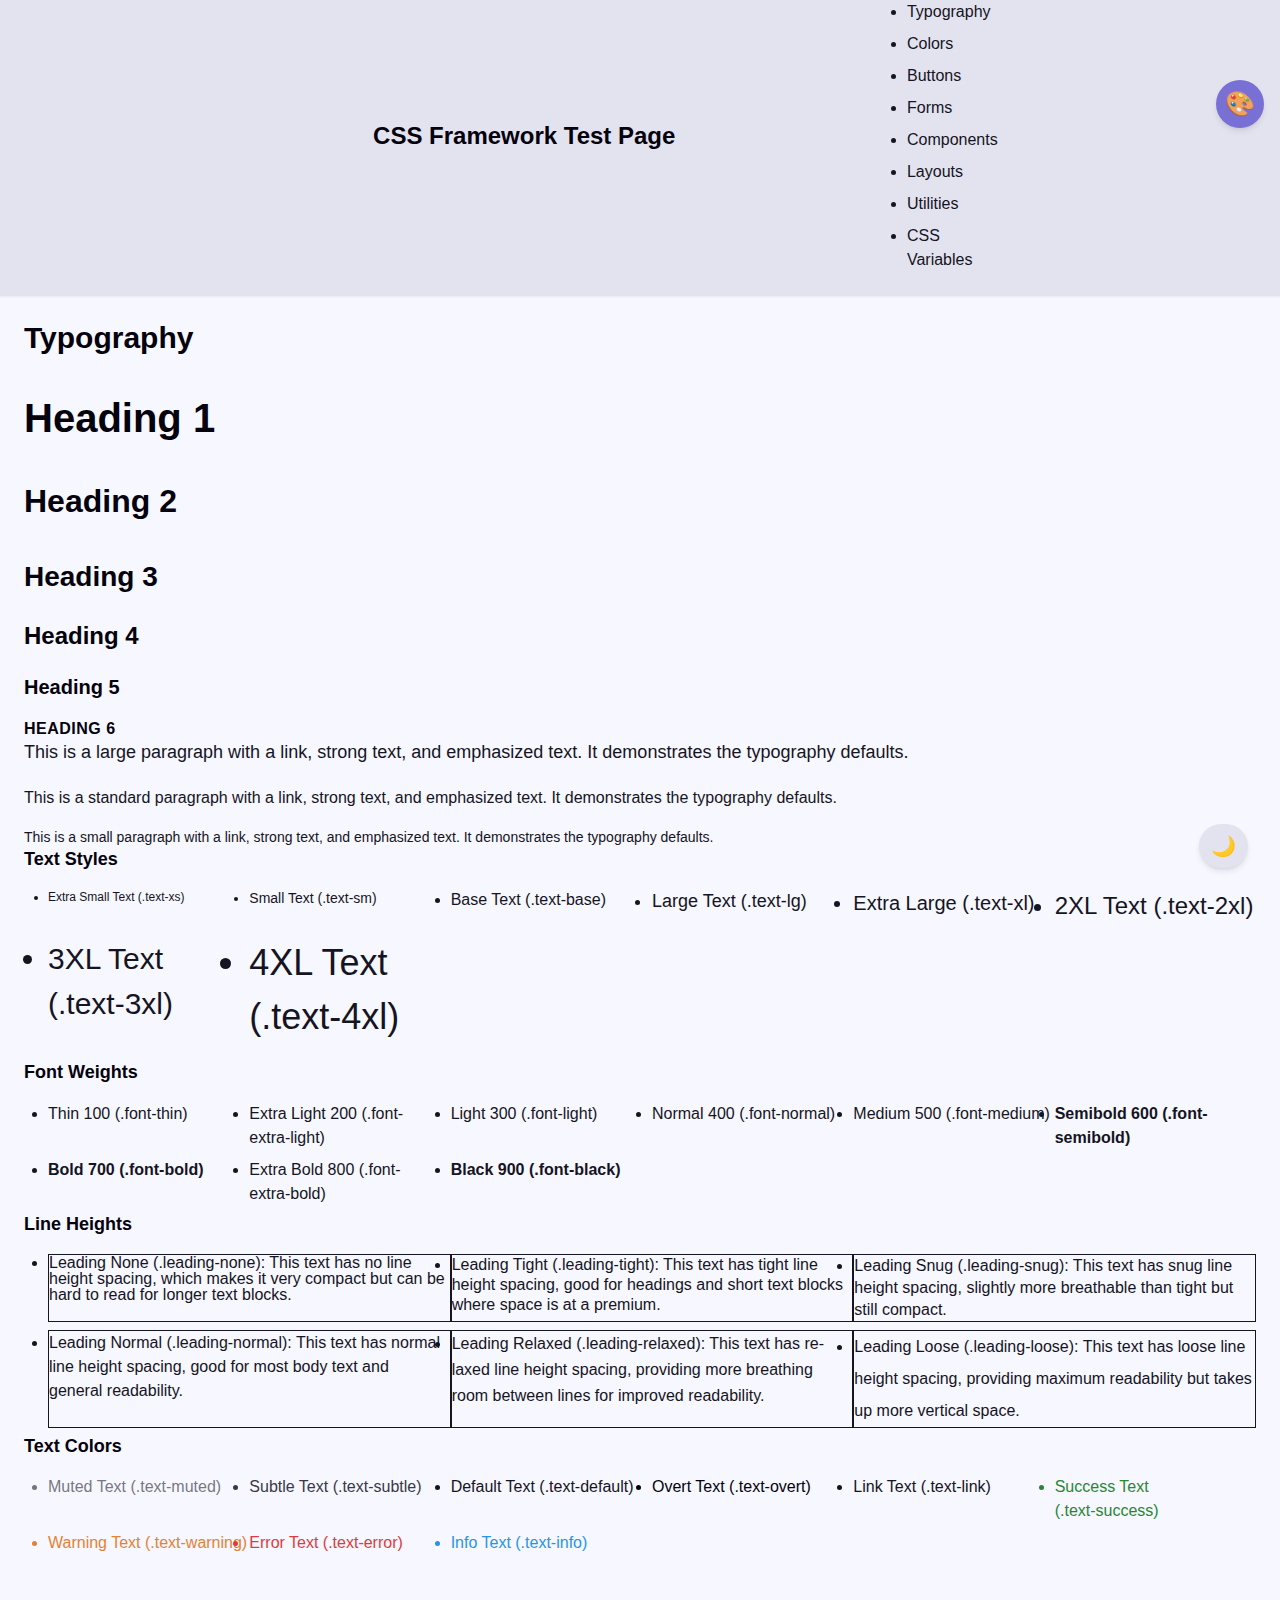
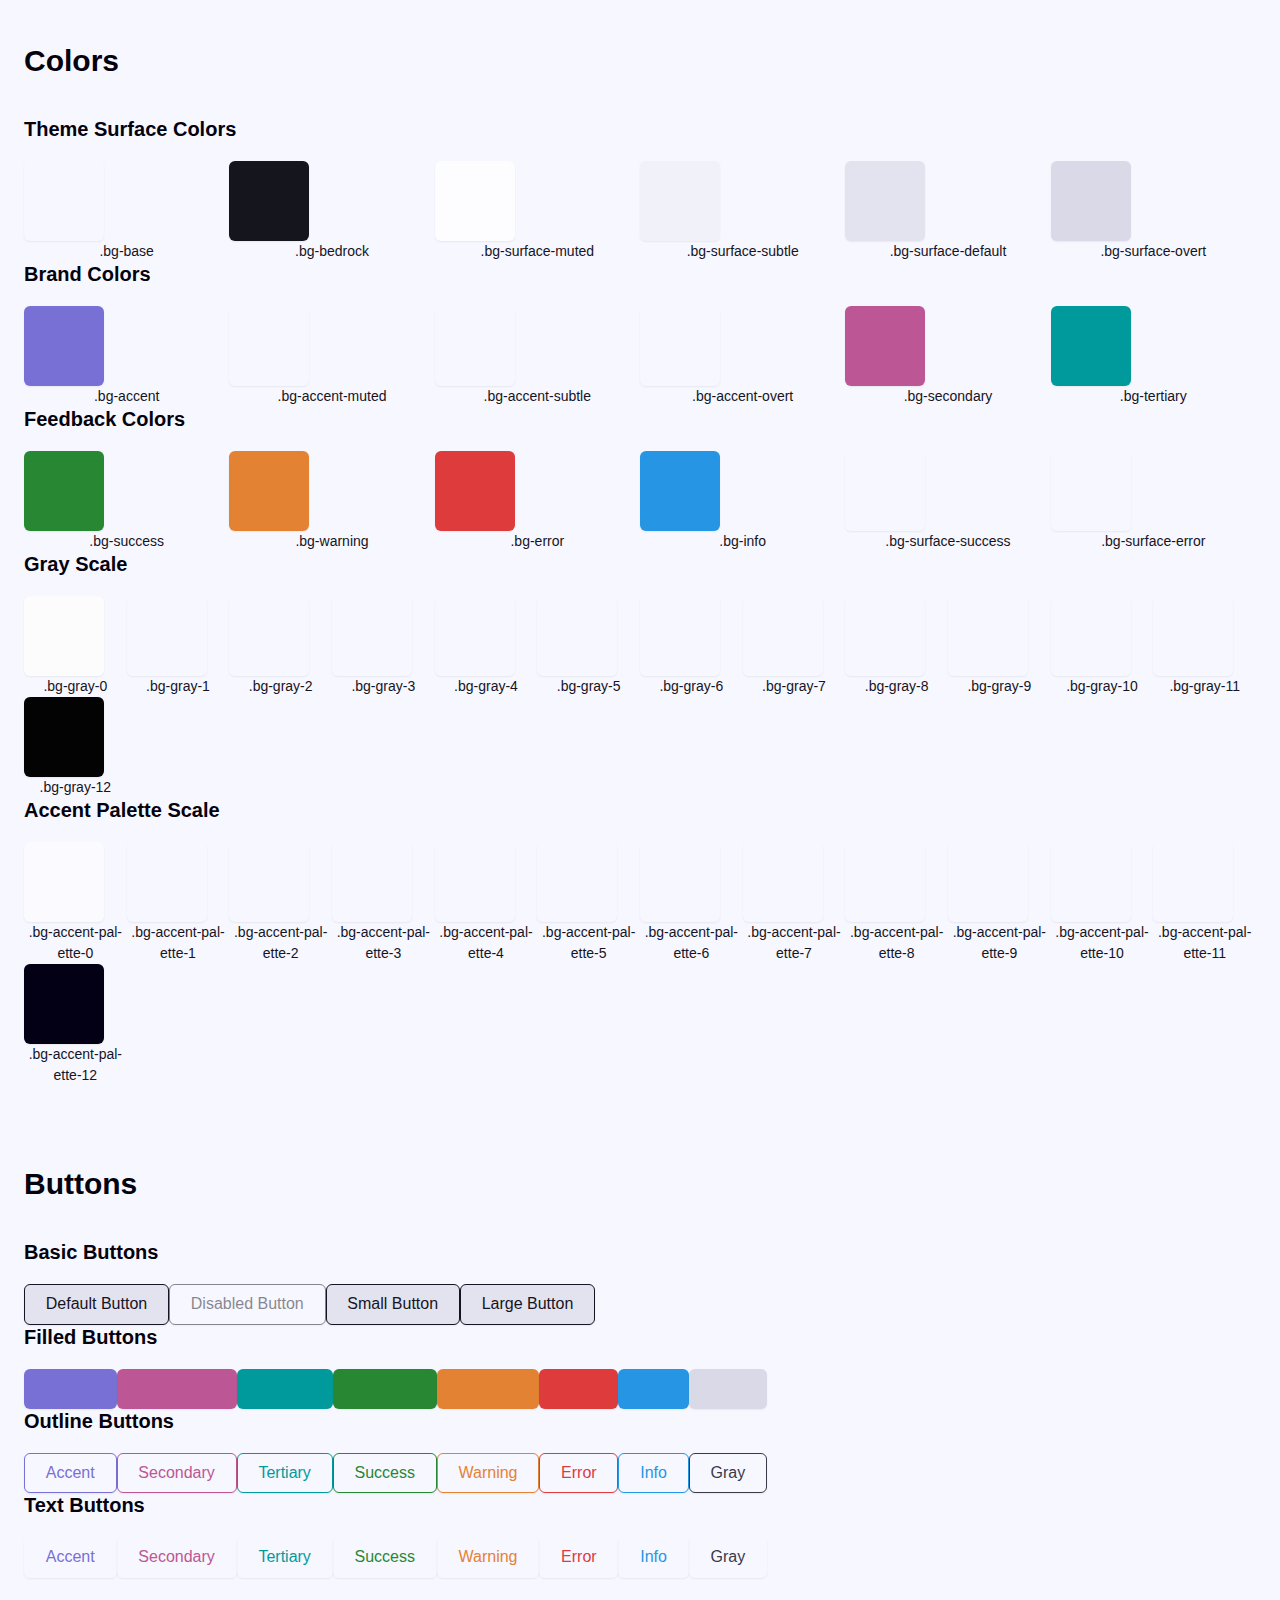
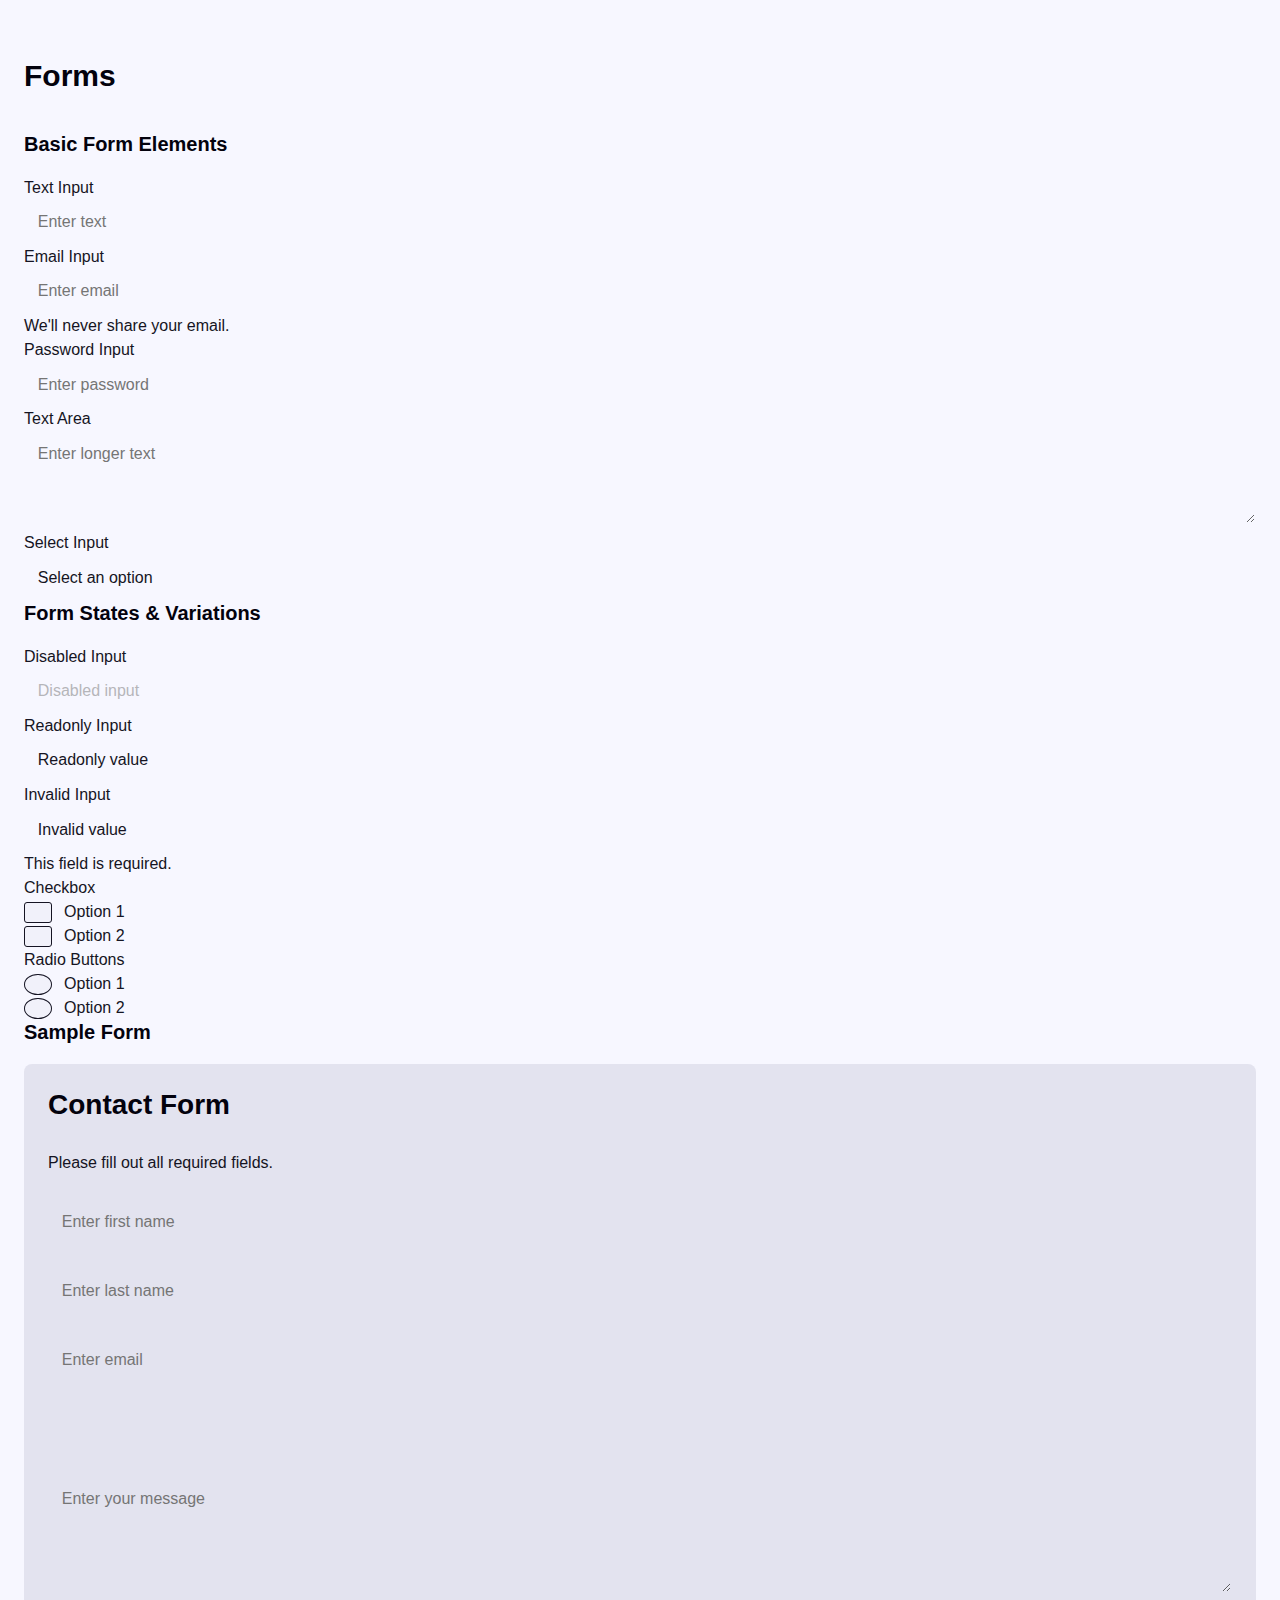
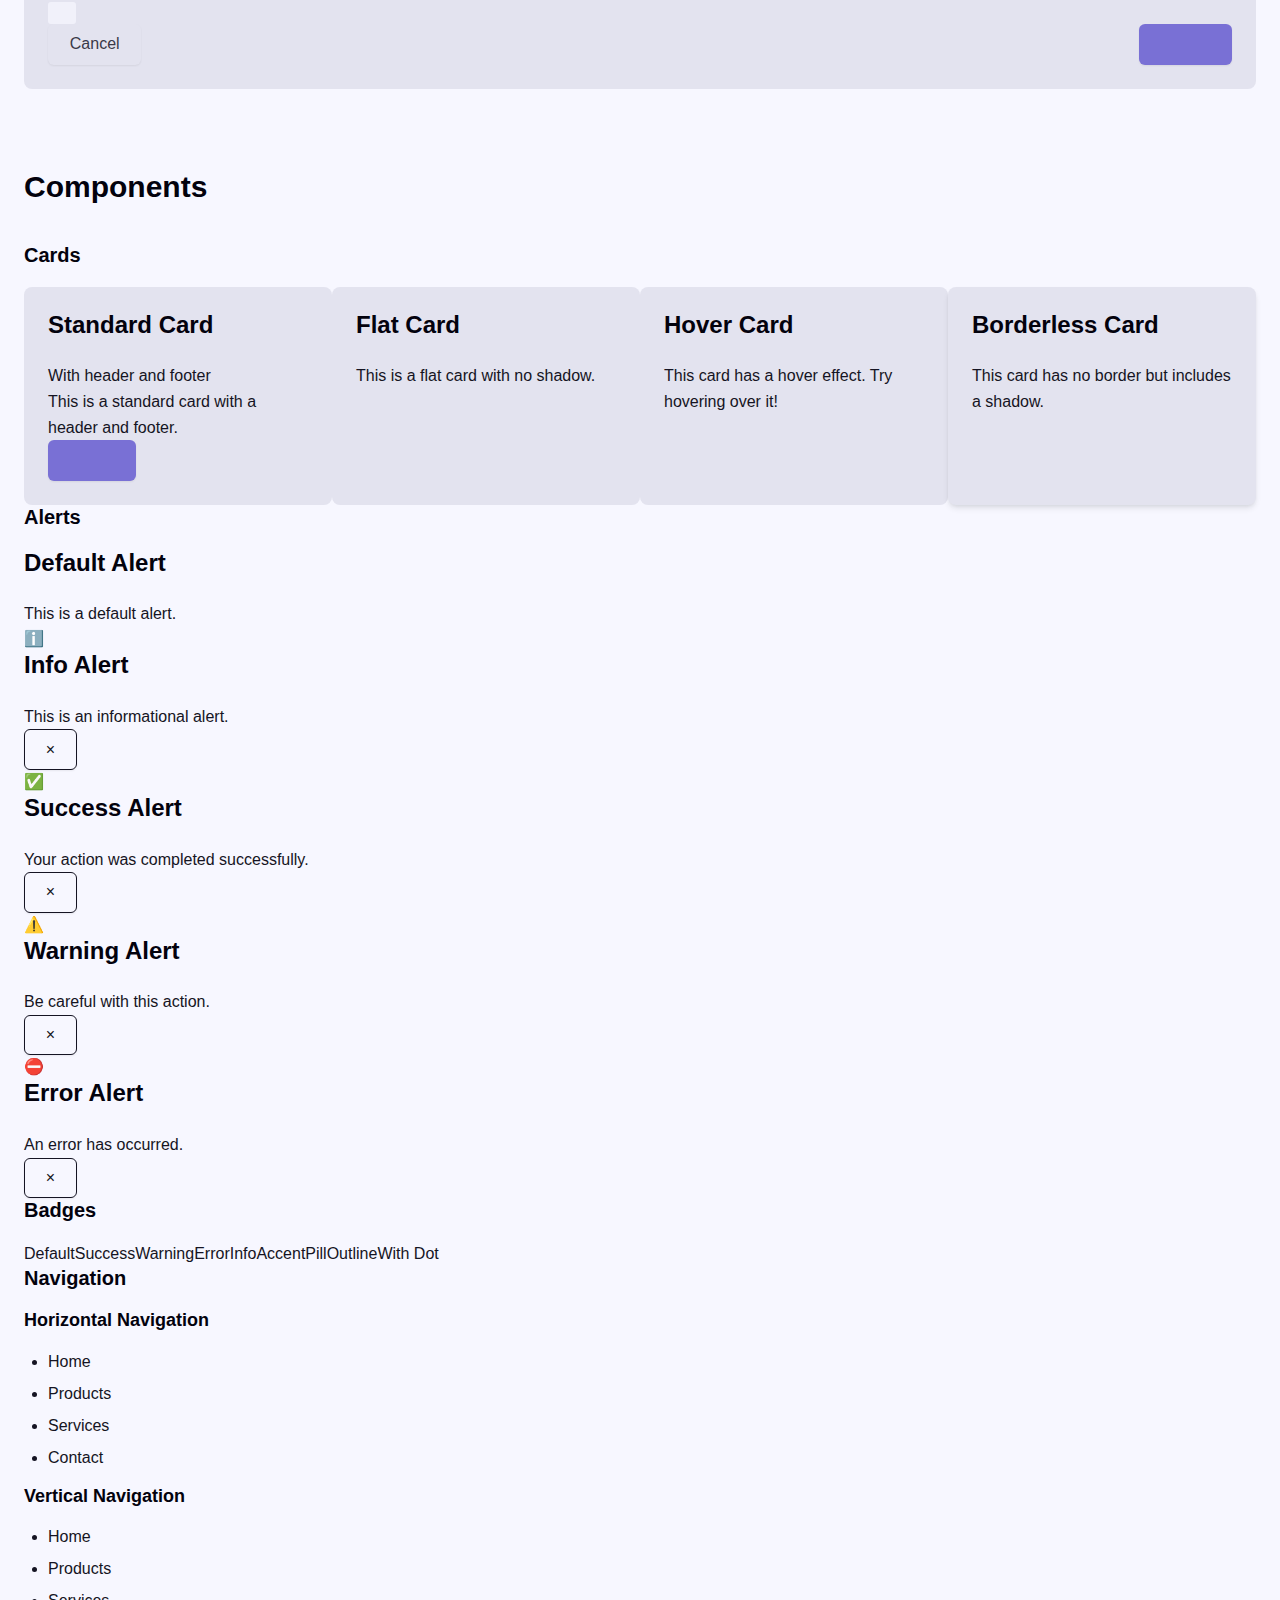
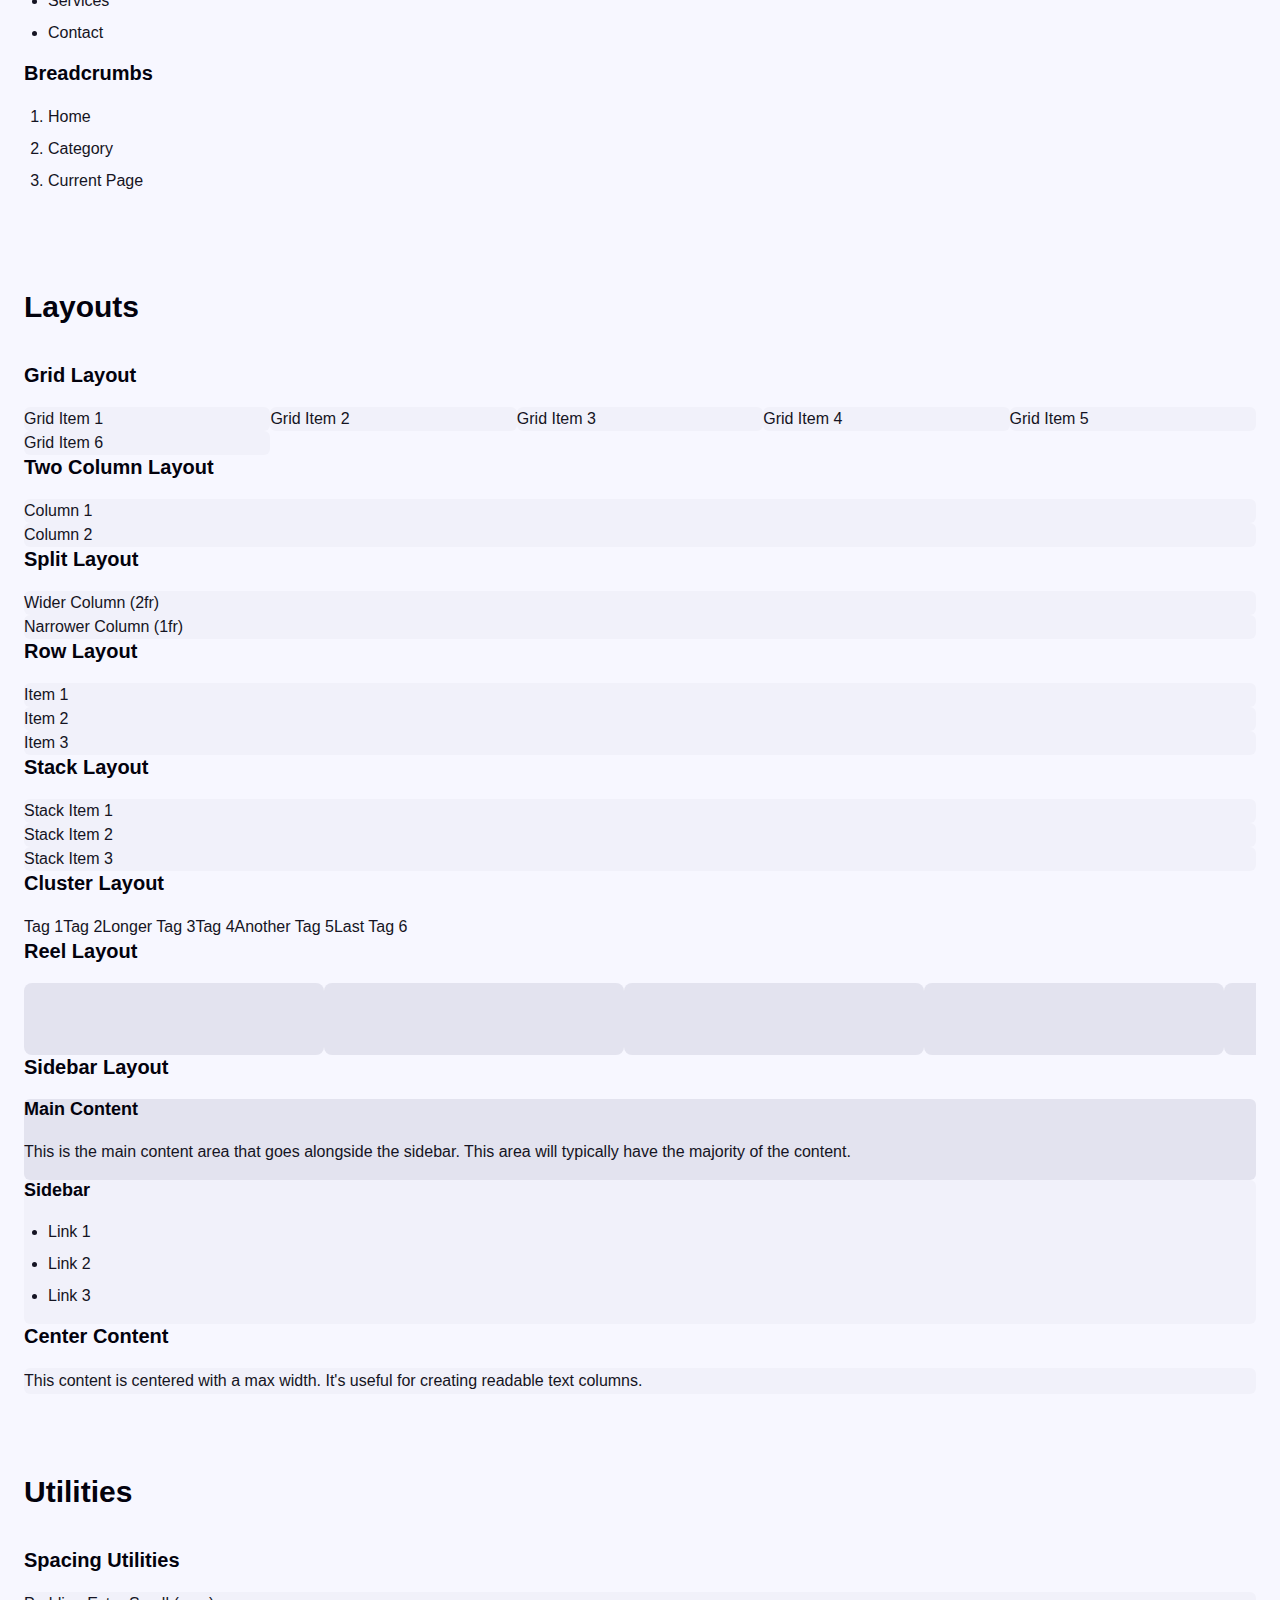
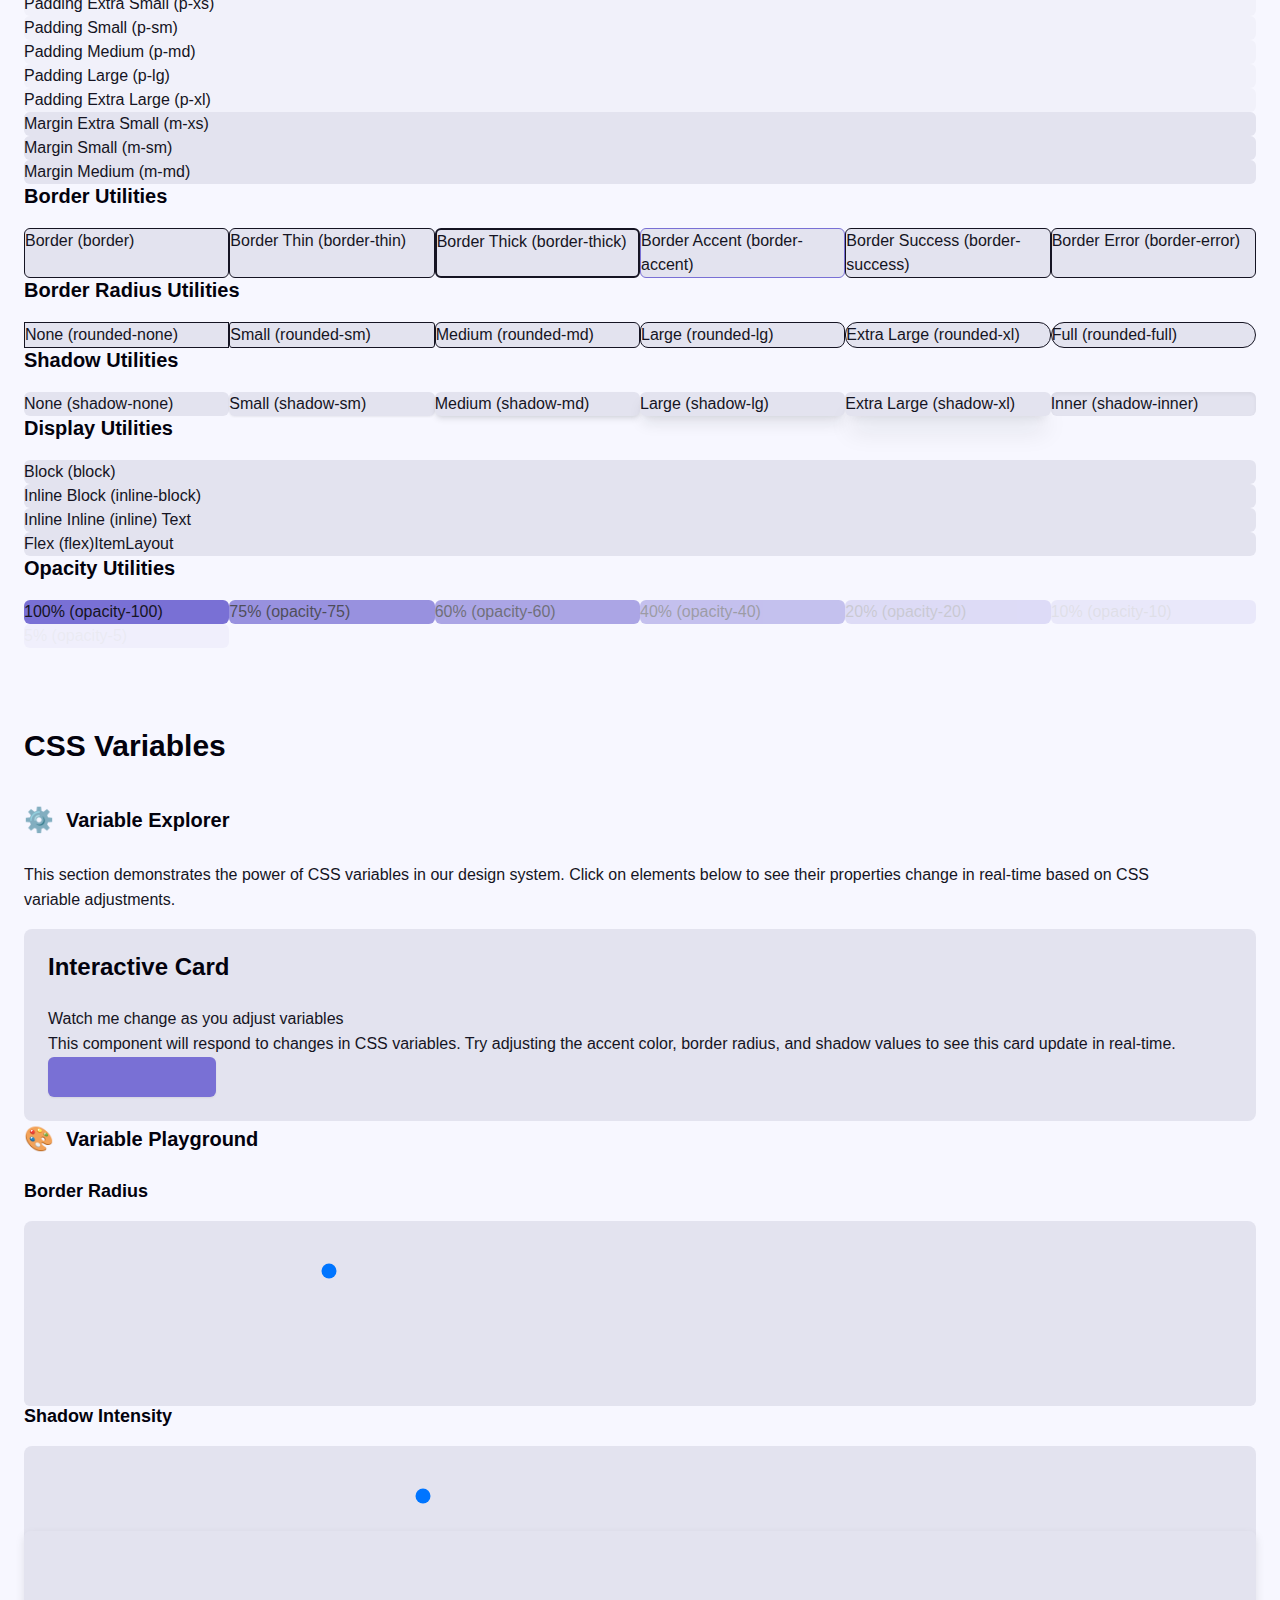
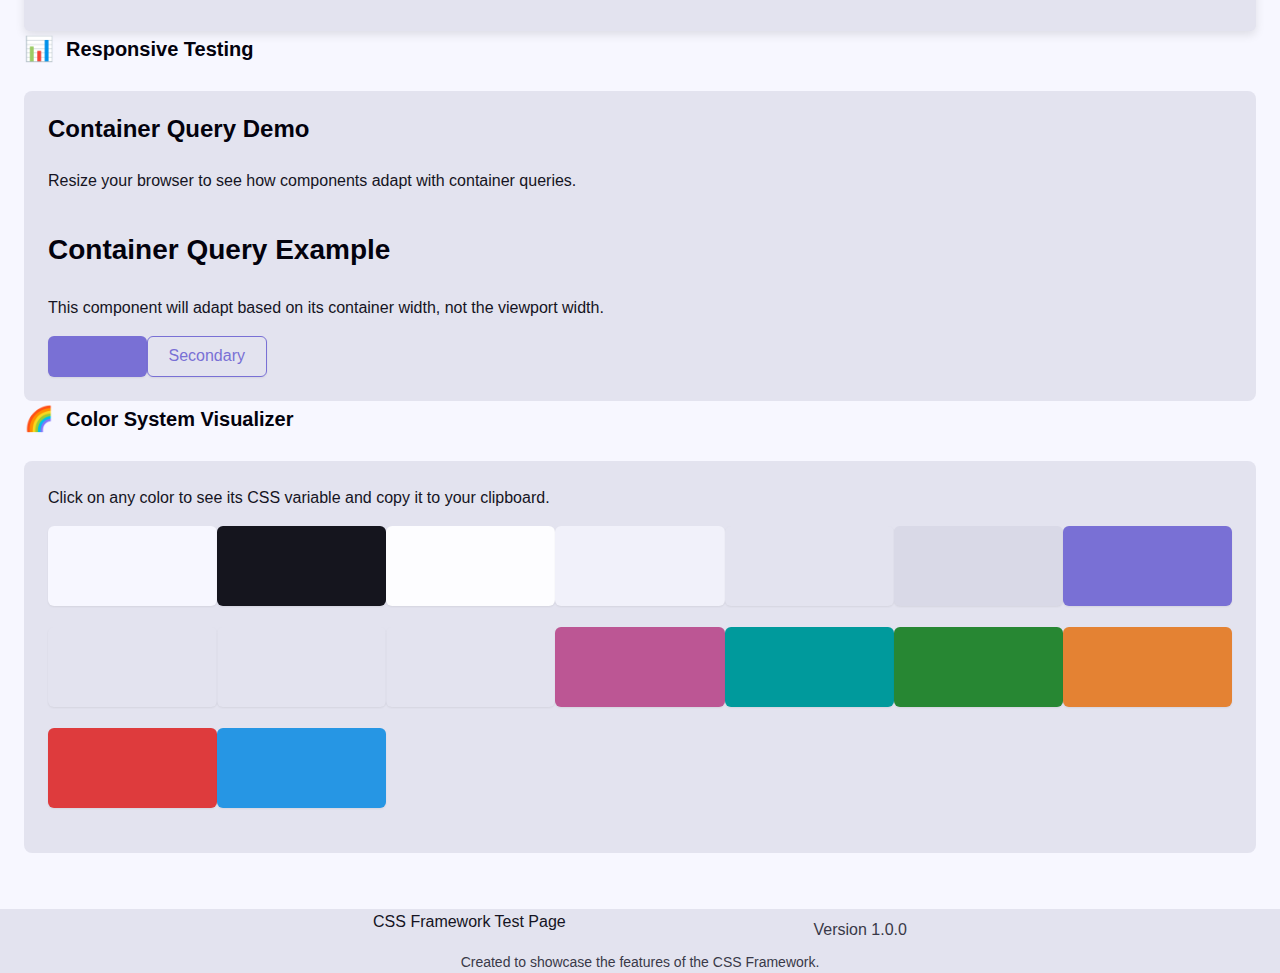
==== commit 0031e202: "initial" ====
--- a/test.html
+++ b/test.html
@@ -6,11 +6,13 @@
   <title>CSS Framework Test Page</title>
   <link rel="stylesheet" href="src/index.css">
   <style>
+    /* Base styles for demo page */
     .demo-section {
       margin-bottom: 2rem;
       padding: 1.5rem;
       border: 1px solid var(--outline-default);
       border-radius: var(--radius-lg);
+      transition: border-color 0.3s, background-color 0.3s;
     }
 
     .demo-section h2 {
@@ -29,19 +31,28 @@
       font-size: var(--font-size-sm);
       color: var(--auto-contrast-text);
       box-shadow: var(--shadow-sm);
-    }
-
+      transition: all 0.3s ease;
+    }
+
+    /* Theme toggle button */
     .toggle-theme {
       position: fixed;
       bottom: 2rem;
       right: 2rem;
       z-index: 100;
-      padding: 0.5rem 1rem;
+      padding: 0.75rem;
       border-radius: var(--radius-full);
       background-color: var(--surface-default);
       border: 1px solid var(--outline-default);
       box-shadow: var(--shadow-md);
       cursor: pointer;
+      transition: all 0.3s ease;
+      font-size: 1.25rem;
+    }
+
+    .toggle-theme:hover {
+      transform: scale(1.05);
+      box-shadow: var(--shadow-lg);
     }
 
     .dark-icon { display: none; }
@@ -49,6 +60,188 @@
 
     .dark .dark-icon { display: inline; }
     .dark .light-icon { display: none; }
+
+    /* Color Customizer Panel */
+    .customizer-panel {
+      position: fixed;
+      top: 5rem;
+      right: 1rem;
+      width: 320px;
+      background-color: var(--surface-default);
+      border: 1px solid var(--outline-default);
+      border-radius: var(--radius-lg);
+      box-shadow: var(--shadow-lg);
+      padding: 1rem;
+      z-index: 50;
+      transform: translateX(110%);
+      transition: transform 0.3s ease-in-out;
+      max-height: calc(100vh - 10rem);
+      overflow-y: auto;
+    }
+
+    .customizer-panel.active {
+      transform: translateX(0);
+    }
+
+    .customizer-toggle {
+      position: fixed;
+      top: 5rem;
+      right: 1rem;
+      z-index: 51;
+      padding: 0.5rem;
+      border-radius: var(--radius-full);
+      background-color: var(--accent);
+      color: white;
+      border: none;
+      box-shadow: var(--shadow-md);
+      cursor: pointer;
+      display: flex;
+      align-items: center;
+      justify-content: center;
+      width: 3rem;
+      height: 3rem;
+      font-size: 1.5rem;
+    }
+
+    .customizer-toggle:hover {
+      transform: scale(1.05);
+    }
+
+    .customizer-section {
+      margin-bottom: 1.5rem;
+    }
+
+    .customizer-section h3 {
+      font-size: var(--font-size-lg);
+      margin-bottom: 0.75rem;
+      border-bottom: 1px solid var(--outline-subtle);
+      padding-bottom: 0.5rem;
+    }
+
+    .color-control {
+      margin-bottom: 1rem;
+    }
+
+    .color-control label {
+      display: block;
+      margin-bottom: 0.5rem;
+      font-weight: var(--font-weight-medium);
+    }
+
+    .slider-container {
+      display: flex;
+      align-items: center;
+      gap: 0.5rem;
+    }
+
+    .slider-container input[type="range"] {
+      flex: 1;
+    }
+
+    .value-display {
+      min-width: 3rem;
+      text-align: right;
+      font-family: monospace;
+    }
+
+    .preview-box {
+      height: 3rem;
+      width: 100%;
+      border-radius: var(--radius-md);
+      margin-top: 0.5rem;
+      border: 1px solid var(--outline-default);
+    }
+
+    .preset-colors {
+      display: flex;
+      flex-wrap: wrap;
+      gap: 0.5rem;
+    }
+
+    .preset-color {
+      width: 2rem;
+      height: 2rem;
+      border-radius: var(--radius-full);
+      cursor: pointer;
+      border: 1px solid var(--outline-subtle);
+      transition: transform 0.2s ease;
+    }
+
+    .preset-color:hover {
+      transform: scale(1.1);
+    }
+
+    /* Animation for color transitions */
+    *, *::before, *::after {
+      transition-property: color, background-color, border-color, box-shadow;
+      transition-duration: 0.3s;
+      transition-timing-function: ease;
+    }
+
+    .animated-element {
+      transition: all 0.5s ease;
+    }
+
+    /* Make page look better */
+    .section-header {
+      display: flex;
+      align-items: center;
+      gap: 0.75rem;
+      margin-bottom: 1.5rem;
+    }
+
+    .section-icon {
+      font-size: 1.5rem;
+      color: var(--accent);
+    }
+
+    /* Add sticky navigation on the side */
+    .side-nav {
+      position: fixed;
+      left: 1rem;
+      top: 50%;
+      transform: translateY(-50%);
+      background-color: var(--surface-default);
+      border-radius: var(--radius-lg);
+      padding: 1rem 0.5rem;
+      box-shadow: var(--shadow-md);
+      border: 1px solid var(--outline-default);
+      z-index: 10;
+      display: none;
+    }
+
+    @media (min-width: 1400px) {
+      .side-nav {
+        display: block;
+      }
+    }
+
+    .side-nav ul {
+      list-style: none;
+      padding: 0;
+      margin: 0;
+      display: flex;
+      flex-direction: column;
+      gap: 0.5rem;
+    }
+
+    .side-nav a {
+      display: block;
+      padding: 0.5rem;
+      border-radius: var(--radius-md);
+      text-decoration: none;
+      color: var(--text-default);
+      font-size: var(--font-size-sm);
+    }
+
+    .side-nav a:hover {
+      background-color: var(--highlight-bg-muted);
+    }
+
+    .side-nav a.active {
+      background-color: var(--accent-subtle);
+      color: var(--text-on-accent-subtle);
+    }
   </style>
 </head>
 <body class="bg-base text-default">
@@ -65,11 +258,107 @@
             <li><a href="#components" class="text-link">Components</a></li>
             <li><a href="#layouts" class="text-link">Layouts</a></li>
             <li><a href="#utilities" class="text-link">Utilities</a></li>
+            <li><a href="#variables" class="text-link">CSS Variables</a></li>
           </ul>
         </nav>
       </div>
     </div>
   </header>
+
+  <!-- Side Navigation for quick access -->
+  <nav class="side-nav">
+    <ul>
+      <li><a href="#typography" class="nav-link" data-section="typography">Aa</a></li>
+      <li><a href="#colors" class="nav-link" data-section="colors">🎨</a></li>
+      <li><a href="#buttons" class="nav-link" data-section="buttons">🔘</a></li>
+      <li><a href="#forms" class="nav-link" data-section="forms">📝</a></li>
+      <li><a href="#components" class="nav-link" data-section="components">🧩</a></li>
+      <li><a href="#layouts" class="nav-link" data-section="layouts">📐</a></li>
+      <li><a href="#utilities" class="nav-link" data-section="utilities">🛠️</a></li>
+      <li><a href="#variables" class="nav-link" data-section="variables">⚙️</a></li>
+    </ul>
+  </nav>
+
+  <!-- Color & Theme Customizer Panel -->
+  <button class="customizer-toggle" id="customizer-toggle">🎨</button>
+  <div class="customizer-panel" id="customizer-panel">
+    <div class="customizer-section">
+      <h3>Theme Colors</h3>
+      <div class="color-control">
+        <label for="accent-hue">Accent Hue (H)</label>
+        <div class="slider-container">
+          <input type="range" id="accent-hue" min="0" max="360" value="250" class="range-slider">
+          <span class="value-display" id="accent-hue-value">250</span>
+        </div>
+        <div class="preview-box" id="accent-preview"></div>
+      </div>
+      <div class="color-control">
+        <label for="accent-chroma">Accent Chroma (C)</label>
+        <div class="slider-container">
+          <input type="range" id="accent-chroma" min="0" max="0.37" value="0.15" step="0.01" class="range-slider">
+          <span class="value-display" id="accent-chroma-value">0.15</span>
+        </div>
+      </div>
+      <div class="color-control">
+        <label for="accent-lightness">Accent Lightness (L)</label>
+        <div class="slider-container">
+          <input type="range" id="accent-lightness" min="30" max="90" value="60" class="range-slider">
+          <span class="value-display" id="accent-lightness-value">60%</span>
+        </div>
+      </div>
+    </div>
+    
+    <div class="customizer-section">
+      <h3>Color Presets</h3>
+      <div class="preset-colors">
+        <button class="preset-color" style="background-color: oklch(60% 0.15 250)" title="Violet (Default)" data-h="250" data-c="0.15" data-l="60"></button>
+        <button class="preset-color" style="background-color: oklch(60% 0.15 285)" title="Purple" data-h="285" data-c="0.15" data-l="60"></button>
+        <button class="preset-color" style="background-color: oklch(60% 0.15 300)" title="Fuchsia" data-h="300" data-c="0.15" data-l="60"></button>
+        <button class="preset-color" style="background-color: oklch(60% 0.15 340)" title="Pink" data-h="340" data-c="0.15" data-l="60"></button>
+        <button class="preset-color" style="background-color: oklch(60% 0.15 355)" title="Rose" data-h="355" data-c="0.15" data-l="60"></button>
+        <button class="preset-color" style="background-color: oklch(60% 0.2 25)" title="Red" data-h="25" data-c="0.2" data-l="60"></button>
+        <button class="preset-color" style="background-color: oklch(65% 0.15 40)" title="Orange" data-h="40" data-c="0.15" data-l="65"></button>
+        <button class="preset-color" style="background-color: oklch(70% 0.15 90)" title="Yellow" data-h="90" data-c="0.15" data-l="70"></button>
+        <button class="preset-color" style="background-color: oklch(60% 0.15 145)" title="Green" data-h="145" data-c="0.15" data-l="60"></button>
+        <button class="preset-color" style="background-color: oklch(60% 0.15 180)" title="Teal" data-h="180" data-c="0.15" data-l="60"></button>
+        <button class="preset-color" style="background-color: oklch(65% 0.15 195)" title="Cyan" data-h="195" data-c="0.15" data-l="65"></button>
+        <button class="preset-color" style="background-color: oklch(60% 0.15 210)" title="Sky" data-h="210" data-c="0.15" data-l="60"></button>
+        <button class="preset-color" style="background-color: oklch(60% 0.15 245)" title="Blue" data-h="245" data-c="0.15" data-l="60"></button>
+      </div>
+    </div>
+    
+    <div class="customizer-section">
+      <h3>Secondary & Tertiary</h3>
+      <div class="color-control">
+        <label for="secondary-hue-shift">Secondary Hue Shift</label>
+        <div class="slider-container">
+          <input type="range" id="secondary-hue-shift" min="-180" max="180" value="60" class="range-slider">
+          <span class="value-display" id="secondary-hue-shift-value">60</span>
+        </div>
+        <div class="preview-box" id="secondary-preview"></div>
+      </div>
+      <div class="color-control">
+        <label for="tertiary-hue-shift">Tertiary Hue Shift</label>
+        <div class="slider-container">
+          <input type="range" id="tertiary-hue-shift" min="-180" max="180" value="-90" class="range-slider">
+          <span class="value-display" id="tertiary-hue-shift-value">-90</span>
+        </div>
+        <div class="preview-box" id="tertiary-preview"></div>
+      </div>
+    </div>
+    
+    <div class="customizer-section">
+      <h3>Surface Contrast</h3>
+      <div class="color-control">
+        <label for="surface-chroma">Surface Chroma</label>
+        <div class="slider-container">
+          <input type="range" id="surface-chroma" min="0" max="0.05" value="0.015" step="0.001" class="range-slider">
+          <span class="value-display" id="surface-chroma-value">0.015</span>
+        </div>
+      </div>
+      <div class="preview-box" id="surface-preview" class="bg-surface-default"></div>
+    </div>
+  </div>
 
   <main class="l-stack l-pad">
     <div class="l-center-content l-stack gap-xl" style="--l-center-content-max-width: 80rem;">
@@ -942,6 +1231,117 @@
           </div>
         </div>
       </section>
+
+      <section class="demo-section" id="variables">
+        <h2 class="text-3xl font-bold">CSS Variables</h2>
+        
+        <div class="l-stack gap-lg">
+          <div>
+            <div class="section-header">
+              <span class="section-icon">⚙️</span>
+              <h3 class="text-xl font-semibold">Variable Explorer</h3>
+            </div>
+            <p class="mb-md">This section demonstrates the power of CSS variables in our design system. Click on elements below to see their properties change in real-time based on CSS variable adjustments.</p>
+            
+            <div class="l-stack gap-md">
+              <div class="card animated-element" id="animated-card">
+                <div class="card__header">
+                  <h4 class="card__title">Interactive Card</h4>
+                  <p class="card__subtitle">Watch me change as you adjust variables</p>
+                </div>
+                <div class="card__body">
+                  <p>This component will respond to changes in CSS variables. Try adjusting the accent color, border radius, and shadow values to see this card update in real-time.</p>
+                </div>
+                <div class="card__footer">
+                  <button class="button button-filled-accent" id="animated-button">Interactive Button</button>
+                </div>
+              </div>
+            </div>
+          </div>
+
+          <div>
+            <div class="section-header">
+              <span class="section-icon">🎨</span>
+              <h3 class="text-xl font-semibold">Variable Playground</h3>
+            </div>
+            
+            <div class="l-stack gap-md">
+              <div class="l-two-col">
+                <div>
+                  <h4 class="text-lg font-semibold mb-sm">Border Radius</h4>
+                  <div class="card p-md">
+                    <div class="color-control">
+                      <label for="radius-value">Border Radius</label>
+                      <div class="slider-container">
+                        <input type="range" id="radius-value" min="0" max="24" value="6" class="range-slider">
+                        <span class="value-display" id="radius-value-display">6px</span>
+                      </div>
+                    </div>
+                    <div class="preview-box" style="height: 100px;" id="radius-preview"></div>
+                  </div>
+                </div>
+                
+                <div>
+                  <h4 class="text-lg font-semibold mb-sm">Shadow Intensity</h4>
+                  <div class="card p-md">
+                    <div class="color-control">
+                      <label for="shadow-value">Shadow Intensity</label>
+                      <div class="slider-container">
+                        <input type="range" id="shadow-value" min="0" max="3" value="1" step="0.1" class="range-slider">
+                        <span class="value-display" id="shadow-value-display">1</span>
+                      </div>
+                    </div>
+                    <div class="preview-box" style="height: 100px;" id="shadow-preview"></div>
+                  </div>
+                </div>
+              </div>
+            </div>
+          </div>
+
+          <div>
+            <div class="section-header">
+              <span class="section-icon">📊</span>
+              <h3 class="text-xl font-semibold">Responsive Testing</h3>
+            </div>
+            
+            <div class="card" style="min-height: 200px;">
+              <div class="card__body">
+                <h4 class="mb-md">Container Query Demo</h4>
+                <p class="mb-md">Resize your browser to see how components adapt with container queries.</p>
+                
+                <!-- Container query demo component -->
+                <div class="container-query-demo" id="container-query-demo">
+                  <div class="resize-handle">⇄</div>
+                  <div class="demo-content">
+                    <h3>Container Query Example</h3>
+                    <p>This component will adapt based on its container width, not the viewport width.</p>
+                    <div class="l-cluster">
+                      <button class="button button-filled-accent">Primary</button>
+                      <button class="button button-outline-accent">Secondary</button>
+                    </div>
+                  </div>
+                </div>
+              </div>
+            </div>
+          </div>
+
+          <div>
+            <div class="section-header">
+              <span class="section-icon">🌈</span>
+              <h3 class="text-xl font-semibold">Color System Visualizer</h3>
+            </div>
+            
+            <div class="card">
+              <div class="card__body">
+                <p class="mb-md">Click on any color to see its CSS variable and copy it to your clipboard.</p>
+                <div class="l-grid" style="--l-grid-min-item-size: 150px;" id="color-system-grid">
+                  <!-- Colors will be populated by JavaScript -->
+                </div>
+              </div>
+            </div>
+          </div>
+        </div>
+      </section>
     </div>
   </main>
 
@@ -978,7 +1378,302 @@
       } else if (window.matchMedia && window.matchMedia('(prefers-color-scheme: dark)').matches) {
         document.body.classList.add('dark');
       }
+      
+      // Initialize the customizer panel
+      initColorCustomizer();
+      initVariablePlayground();
+      setupSectionNavigation();
+      initColorSystemVisualizer();
     });
+    
+    // Color customizer panel
+    function initColorCustomizer() {
+      const customizerToggle = document.getElementById('customizer-toggle');
+      const customizerPanel = document.getElementById('customizer-panel');
+      
+      // Toggle customizer panel
+      customizerToggle.addEventListener('click', () => {
+        customizerPanel.classList.toggle('active');
+      });
+      
+      // Initialize color controls
+      const accentHue = document.getElementById('accent-hue');
+      const accentChroma = document.getElementById('accent-chroma');
+      const accentLightness = document.getElementById('accent-lightness');
+      const secondaryHueShift = document.getElementById('secondary-hue-shift');
+      const tertiaryHueShift = document.getElementById('tertiary-hue-shift');
+      const surfaceChroma = document.getElementById('surface-chroma');
+      
+      // Preview boxes
+      const accentPreview = document.getElementById('accent-preview');
+      const secondaryPreview = document.getElementById('secondary-preview');
+      const tertiaryPreview = document.getElementById('tertiary-preview');
+      const surfacePreview = document.getElementById('surface-preview');
+      
+      // Value displays
+      const accentHueValue = document.getElementById('accent-hue-value');
+      const accentChromaValue = document.getElementById('accent-chroma-value');
+      const accentLightnessValue = document.getElementById('accent-lightness-value');
+      const secondaryHueShiftValue = document.getElementById('secondary-hue-shift-value');
+      const tertiaryHueShiftValue = document.getElementById('tertiary-hue-shift-value');
+      const surfaceChromaValue = document.getElementById('surface-chroma-value');
+      
+      // Get initial values from CSS
+      const root = document.documentElement;
+      const computedStyle = getComputedStyle(root);
+      
+      accentHue.value = getHue('--accent-h') || 250;
+      accentChroma.value = parseFloat(computedStyle.getPropertyValue('--accent-c')) || 0.15;
+      accentLightness.value = parseInt(computedStyle.getPropertyValue('--accent-l')) || 60;
+      secondaryHueShift.value = parseInt(computedStyle.getPropertyValue('--secondary-hue-shift')) || 60;
+      tertiaryHueShift.value = parseInt(computedStyle.getPropertyValue('--tertiary-hue-shift')) || -90;
+      surfaceChroma.value = parseFloat(computedStyle.getPropertyValue('--surface-c')) || 0.015;
+      
+      // Update display values
+      accentHueValue.textContent = accentHue.value;
+      accentChromaValue.textContent = accentChroma.value;
+      accentLightnessValue.textContent = `${accentLightness.value}%`;
+      secondaryHueShiftValue.textContent = secondaryHueShift.value;
+      tertiaryHueShiftValue.textContent = tertiaryHueShift.value;
+      surfaceChromaValue.textContent = surfaceChroma.value;
+      
+      // Helper function to get hue value
+      function getHue(property) {
+        const value = computedStyle.getPropertyValue(property).trim();
+        // Try to parse various formats
+        if (value.includes('var(--hue-')) {
+          // It's a named hue like var(--hue-violet)
+          const hueName = value.match(/var\(--hue-([a-z]+)\)/)[1];
+          return parseInt(computedStyle.getPropertyValue(`--hue-${hueName}`)) || 250;
+        }
+        return parseInt(value) || 250;
+      }
+      
+      // Update the CSS variables and preview
+      function updateColorVariables() {
+        // Set the CSS variables
+        root.style.setProperty('--accent-h', accentHue.value);
+        root.style.setProperty('--accent-c', accentChroma.value);
+        root.style.setProperty('--accent-l', `${accentLightness.value}%`);
+        root.style.setProperty('--secondary-hue-shift', secondaryHueShift.value);
+        root.style.setProperty('--tertiary-hue-shift', tertiaryHueShift.value);
+        root.style.setProperty('--surface-c', surfaceChroma.value);
+        
+        // Update preview boxes
+        accentPreview.style.backgroundColor = `oklch(${accentLightness.value}% ${accentChroma.value} ${accentHue.value})`;
+        
+        // Calculate secondary hue
+        const secondaryHue = (parseInt(accentHue.value) + parseInt(secondaryHueShift.value) + 360) % 360;
+        secondaryPreview.style.backgroundColor = `oklch(${accentLightness.value}% ${accentChroma.value} ${secondaryHue})`;
+        
+        // Calculate tertiary hue
+        const tertiaryHue = (parseInt(accentHue.value) + parseInt(tertiaryHueShift.value) + 360) % 360;
+        tertiaryPreview.style.backgroundColor = `oklch(${accentLightness.value}% ${accentChroma.value} ${tertiaryHue})`;
+        
+        // Update surface preview
+        surfacePreview.style.backgroundColor = `oklch(92% ${surfaceChroma.value} ${accentHue.value})`;
+      }
+      
+      // Set up event listeners
+      accentHue.addEventListener('input', () => {
+        accentHueValue.textContent = accentHue.value;
+        updateColorVariables();
+      });
+      
+      accentChroma.addEventListener('input', () => {
+        accentChromaValue.textContent = accentChroma.value;
+        updateColorVariables();
+      });
+      
+      accentLightness.addEventListener('input', () => {
+        accentLightnessValue.textContent = `${accentLightness.value}%`;
+        updateColorVariables();
+      });
+      
+      secondaryHueShift.addEventListener('input', () => {
+        secondaryHueShiftValue.textContent = secondaryHueShift.value;
+        updateColorVariables();
+      });
+      
+      tertiaryHueShift.addEventListener('input', () => {
+        tertiaryHueShiftValue.textContent = tertiaryHueShift.value;
+        updateColorVariables();
+      });
+      
+      surfaceChroma.addEventListener('input', () => {
+        surfaceChromaValue.textContent = surfaceChroma.value;
+        updateColorVariables();
+      });
+      
+      // Handle preset colors
+      document.querySelectorAll('.preset-color').forEach(preset => {
+        preset.addEventListener('click', () => {
+          const h = preset.dataset.h;
+          const c = preset.dataset.c;
+          const l = preset.dataset.l;
+          
+          accentHue.value = h;
+          accentChroma.value = c;
+          accentLightness.value = l;
+          
+          accentHueValue.textContent = h;
+          accentChromaValue.textContent = c;
+          accentLightnessValue.textContent = `${l}%`;
+          
+          updateColorVariables();
+        });
+      });
+      
+      // Initial update
+      updateColorVariables();
+    }
+    
+    // Initialize variable playground
+    function initVariablePlayground() {
+      const radiusSlider = document.getElementById('radius-value');
+      const radiusDisplay = document.getElementById('radius-value-display');
+      const radiusPreview = document.getElementById('radius-preview');
+      
+      const shadowSlider = document.getElementById('shadow-value');
+      const shadowDisplay = document.getElementById('shadow-value-display');
+      const shadowPreview = document.getElementById('shadow-preview');
+      
+      // Set up radius slider
+      radiusSlider.addEventListener('input', () => {
+        const value = radiusSlider.value;
+        radiusDisplay.textContent = `${value}px`;
+        radiusPreview.style.borderRadius = `${value}px`;
+        
+        // Update the animated card element
+        document.getElementById('animated-card').style.borderRadius = `${value}px`;
+        document.getElementById('animated-button').style.borderRadius = `${value}px`;
+      });
+      
+      // Set up shadow slider
+      shadowSlider.addEventListener('input', () => {
+        const value = shadowSlider.value;
+        shadowDisplay.textContent = value;
+        
+        // Customize shadow based on intensity
+        const blurRadius = 10 * value;
+        const spreadRadius = 2 * value;
+        const opacity = 0.1 * value;
+        
+        shadowPreview.style.boxShadow = `0 ${4 * value}px ${blurRadius}px rgba(0,0,0,${opacity})`;
+        
+        // Update the animated card element
+        document.getElementById('animated-card').style.boxShadow = `0 ${4 * value}px ${blurRadius}px rgba(0,0,0,${opacity})`;
+      });
+      
+      // Set initial values
+      radiusSlider.value = 6;
+      radiusDisplay.textContent = "6px";
+      radiusPreview.style.borderRadius = "6px";
+      radiusPreview.style.backgroundColor = "var(--surface-default)";
+      
+      shadowSlider.value = 1;
+      shadowDisplay.textContent = "1";
+      shadowPreview.style.boxShadow = "0 4px 10px rgba(0,0,0,0.1)";
+      shadowPreview.style.backgroundColor = "var(--surface-default)";
+    }
+    
+    // Set up section navigation
+    function setupSectionNavigation() {
+      const sections = document.querySelectorAll('section.demo-section');
+      const navLinks = document.querySelectorAll('.side-nav a');
+      
+      // Function to check which section is in view
+      function updateActiveSection() {
+        let activeSection = null;
+        let minDistanceFromTop = Infinity;
+        
+        sections.forEach(section => {
+          const rect = section.getBoundingClientRect();
+          const distanceFromTop = Math.abs(rect.top);
+          
+          if (distanceFromTop < minDistanceFromTop && rect.top <= 100) {
+            minDistanceFromTop = distanceFromTop;
+            activeSection = section.id;
+          }
+        });
+        
+        if (activeSection) {
+          navLinks.forEach(link => {
+            link.classList.remove('active');
+            if (link.getAttribute('href') === `#${activeSection}`) {
+              link.classList.add('active');
+            }
+          });
+        }
+      }
+      
+      // Update active section on scroll
+      window.addEventListener('scroll', updateActiveSection);
+      
+      // Initial update
+      updateActiveSection();
+    }
+    
+    // Initialize color system visualizer
+    function initColorSystemVisualizer() {
+      const colorSystemGrid = document.getElementById('color-system-grid');
+      const colors = [
+        { name: 'Base', variable: '--base' },
+        { name: 'Bedrock', variable: '--bedrock' },
+        { name: 'Surface Muted', variable: '--surface-muted' },
+        { name: 'Surface Subtle', variable: '--surface-subtle' },
+        { name: 'Surface Default', variable: '--surface-default' },
+        { name: 'Surface Overt', variable: '--surface-overt' },
+        { name: 'Accent', variable: '--accent' },
+        { name: 'Accent Muted', variable: '--accent-muted' },
+        { name: 'Accent Subtle', variable: '--accent-subtle' },
+        { name: 'Accent Overt', variable: '--accent-overt' },
+        { name: 'Secondary', variable: '--secondary' },
+        { name: 'Tertiary', variable: '--tertiary' },
+        { name: 'Success', variable: '--success' },
+        { name: 'Warning', variable: '--warning' },
+        { name: 'Error', variable: '--error' },
+        { name: 'Info', variable: '--info' },
+      ];
+      
+      // Create color swatches
+      colors.forEach(color => {
+        const swatch = document.createElement('div');
+        swatch.classList.add('color-swatch');
+        swatch.title = `${color.name}: ${color.variable}`;
+        swatch.style.backgroundColor = `var(${color.variable})`;
+        swatch.style.width = '100%';
+        swatch.style.height = '80px';
+        swatch.style.cursor = 'pointer';
+        swatch.innerHTML = `<span>${color.name}</span>`;
+        
+        // Create container
+        const container = document.createElement('div');
+        container.classList.add('l-stack', 'gap-xs');
+        container.appendChild(swatch);
+        
+        // Add text label
+        const label = document.createElement('span');
+        label.classList.add('text-sm', 'text-center');
+        label.textContent = color.variable;
+        container.appendChild(label);
+        
+        // Add click to copy
+        swatch.addEventListener('click', () => {
+          navigator.clipboard.writeText(`var(${color.variable})`)
+            .then(() => {
+              const originalText = swatch.innerHTML;
+              swatch.innerHTML = '<span>Copied!</span>';
+              
+              setTimeout(() => {
+                swatch.innerHTML = originalText;
+              }, 1000);
+            });
+        });
+        
+        colorSystemGrid.appendChild(container);
+      });
+    }
   </script>
 </body>
 </html>